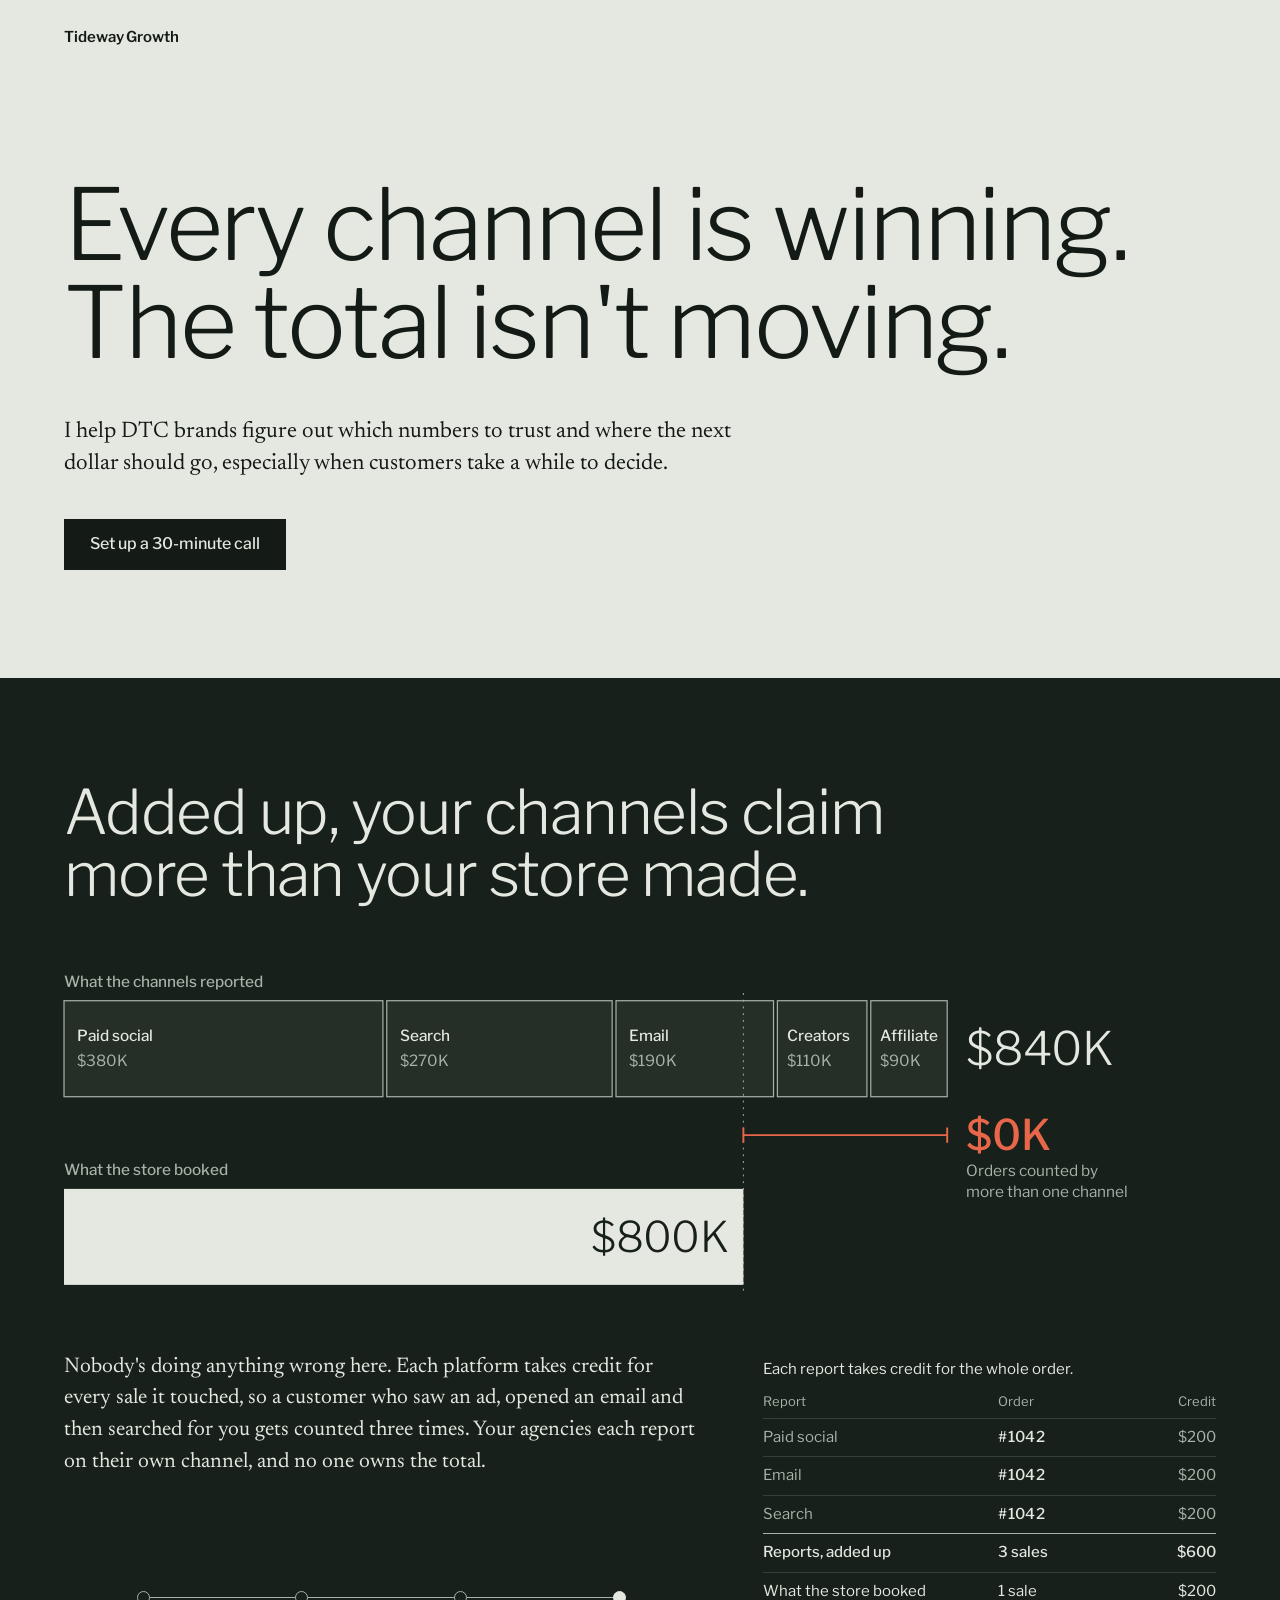
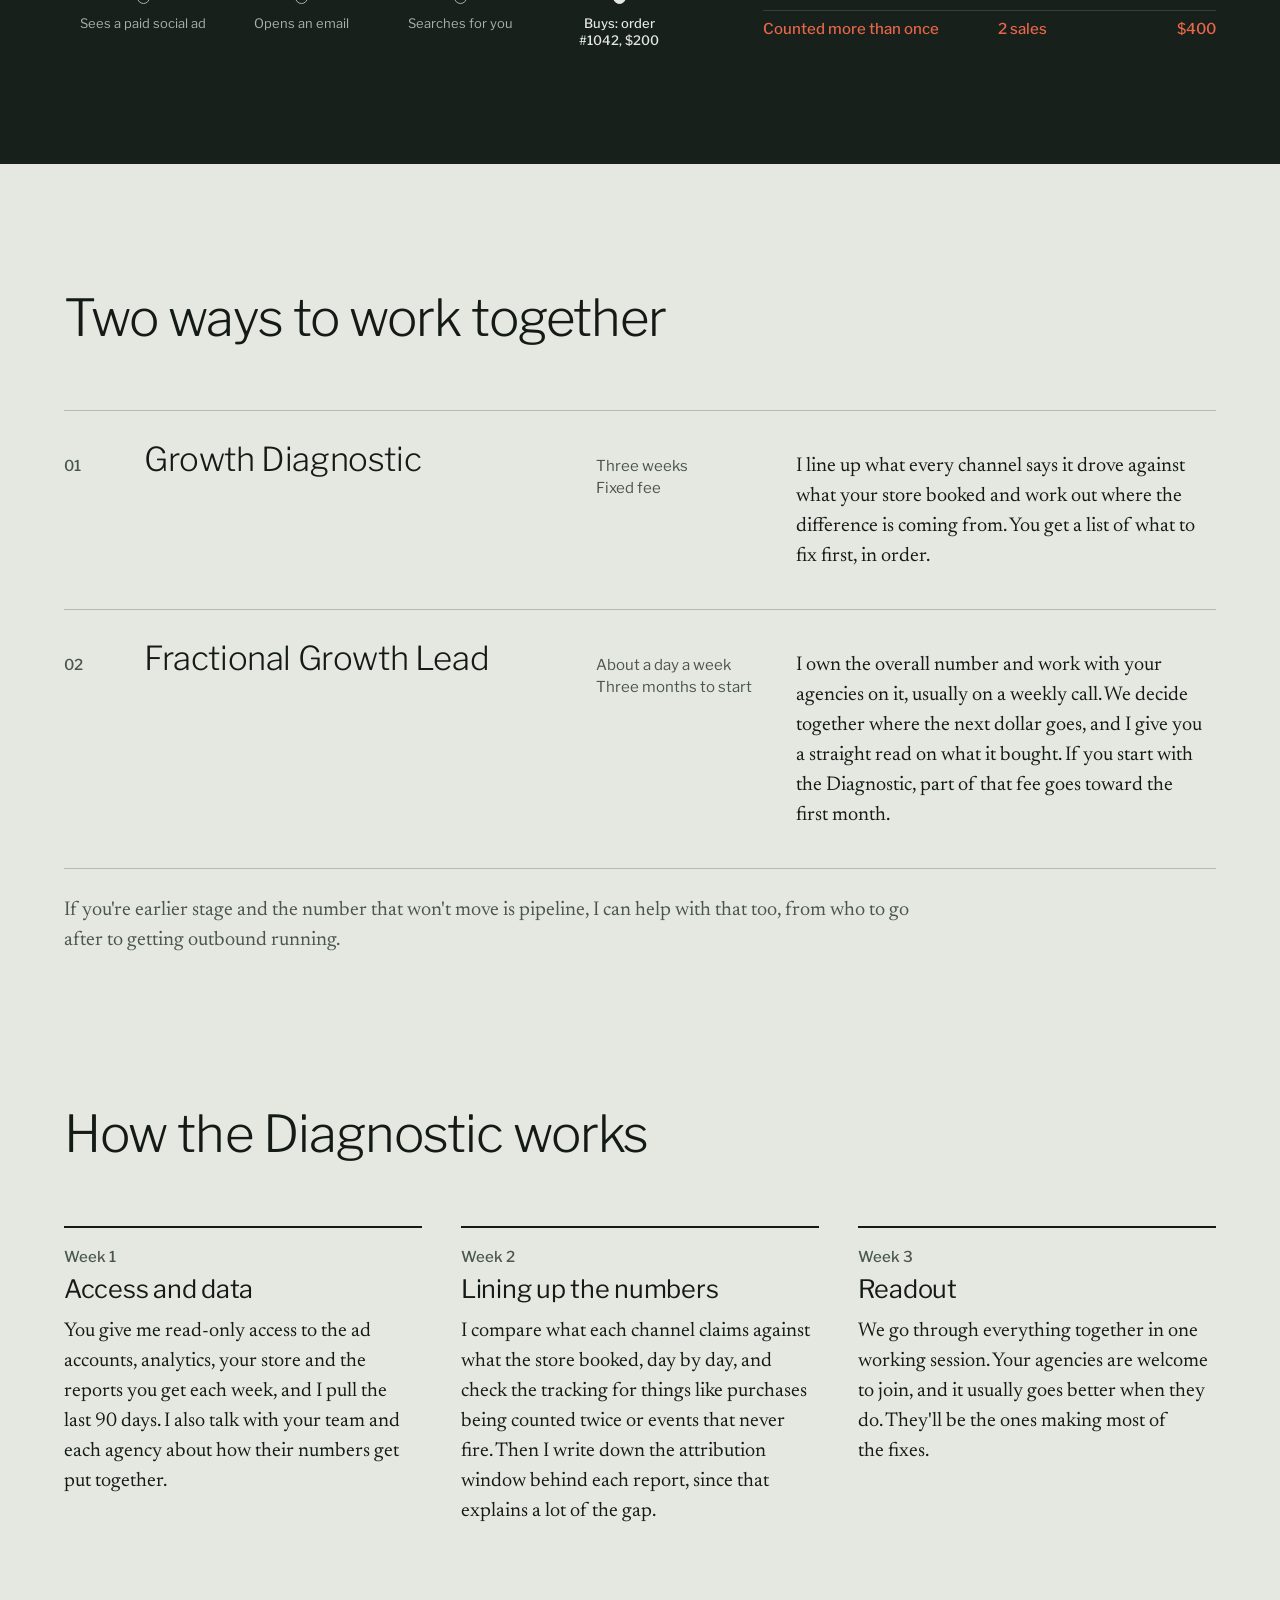
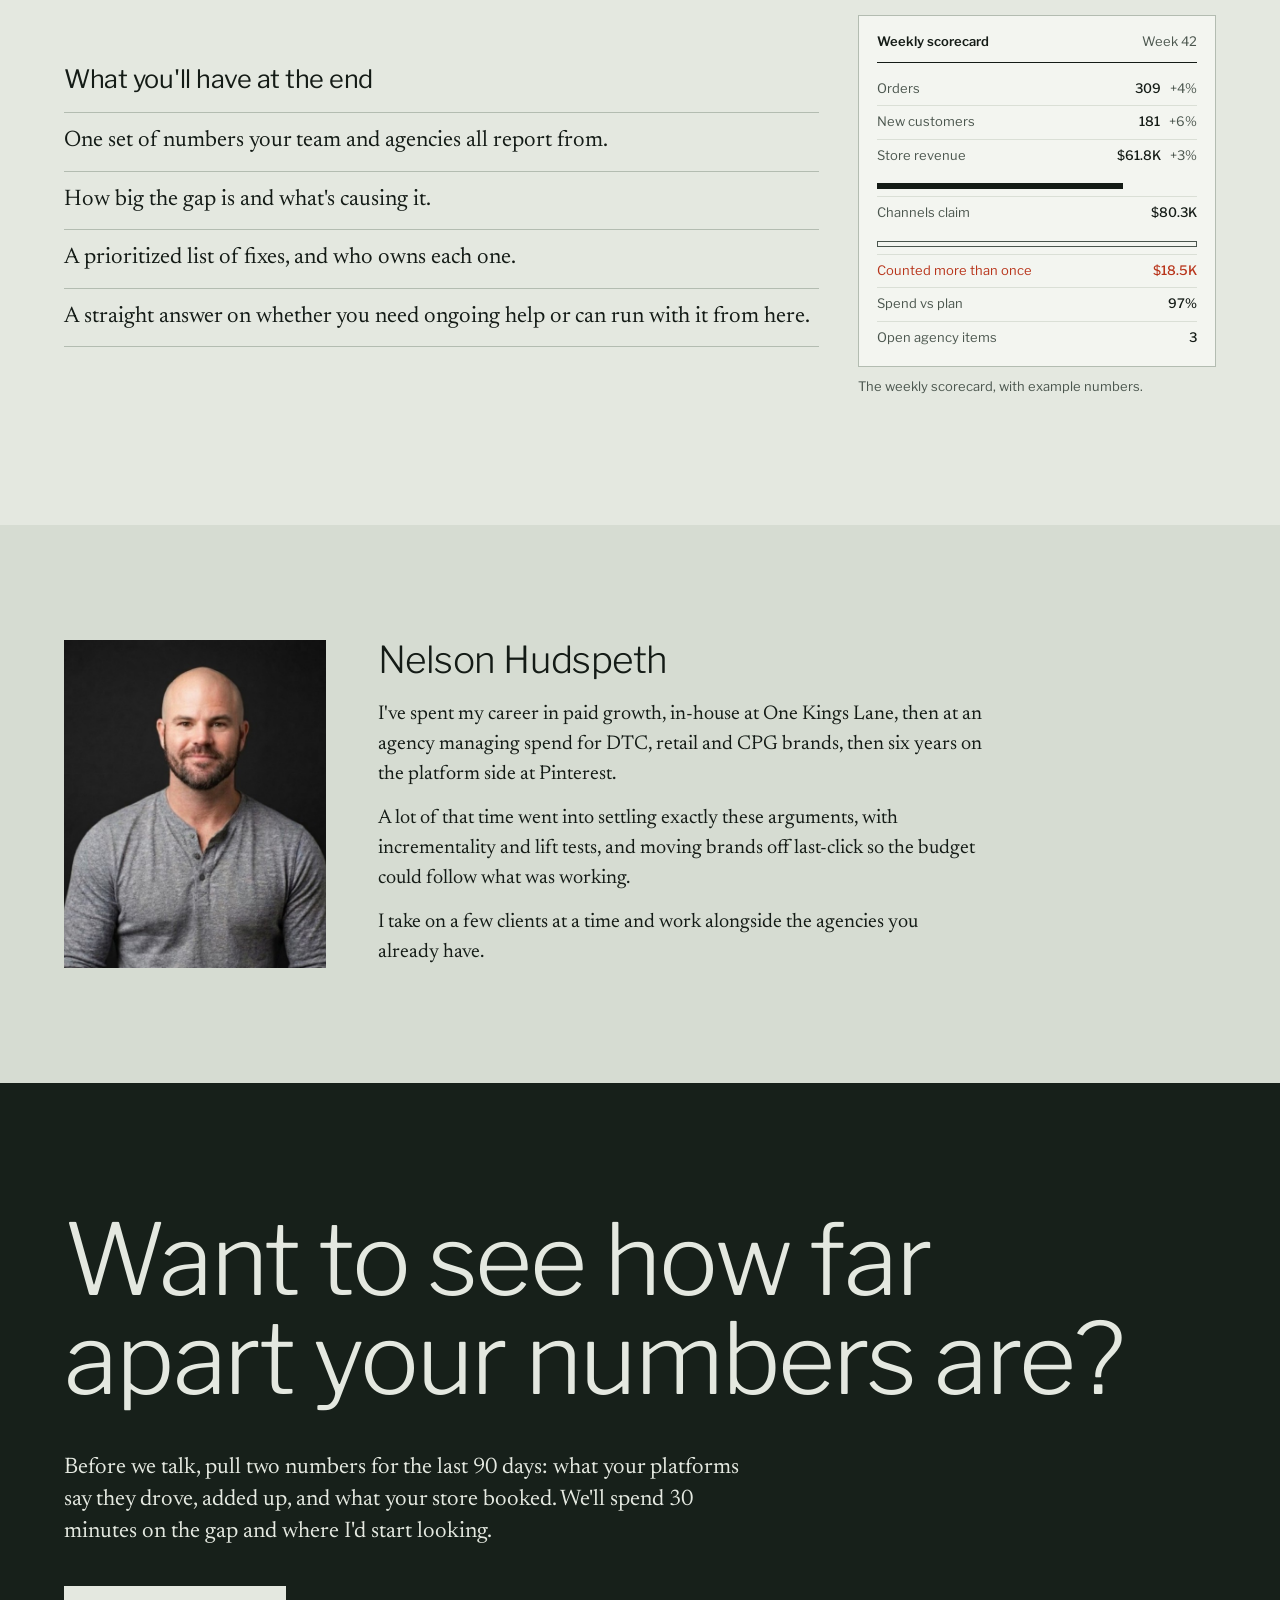
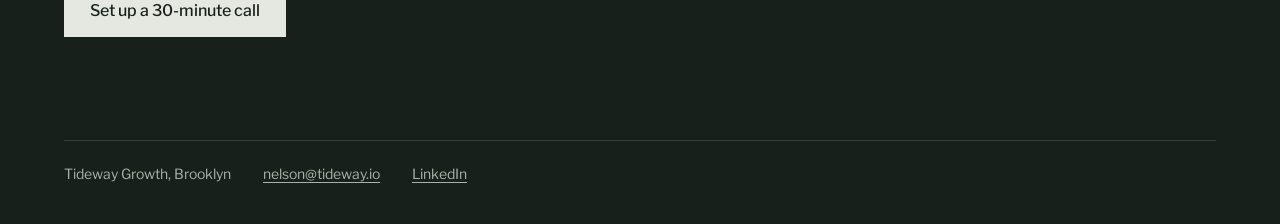
==== index.html @ 779d0d5e "Rebalance the text and graphics; drop the example-numbers caption - Under the chart: the customer's " ====
<!doctype html>
<html lang="en">
<head>
<meta charset="utf-8">
<meta name="viewport" content="width=device-width, initial-scale=1">
<title>Tideway Growth</title>
<meta name="description" content="Fractional growth and measurement for DTC brands: which numbers to trust, and where the next dollar should go.">
<meta name="theme-color" content="#E4E8E0">
<meta property="og:title" content="Tideway Growth">
<meta property="og:description" content="Every channel is winning. The total isn't moving. Fractional growth and measurement for DTC brands.">
<meta property="og:type" content="website">
<meta property="og:url" content="https://tidewaygrowth.com/">
<link rel="icon" href="data:image/svg+xml,%3Csvg xmlns='http://www.w3.org/2000/svg' viewBox='0 0 32 32'%3E%3Crect width='32' height='32' fill='%23141B16'/%3E%3Cpath d='M8 8h16v3.2h-6.4V24h-3.2V11.2H8z' fill='%23E4E8E0'/%3E%3C/svg%3E">
<link rel="preconnect" href="https://fonts.googleapis.com">
<link rel="preconnect" href="https://fonts.gstatic.com" crossorigin>
<link rel="stylesheet" href="https://fonts.googleapis.com/css2?family=Libre+Franklin:wght@300;400;500;600&family=Newsreader:ital,opsz,wght@0,6..72,400;1,6..72,400&display=swap">
<link rel="stylesheet" href="styles.css">
</head>
<body>

<header class="masthead wrap">
  <a class="wordmark" href="/">Tideway Growth</a>
</header>

<main>

  <section class="problem wrap" aria-labelledby="problem-title">
    <h1 id="problem-title"><span class="line">Every channel is winning.</span> <span class="line">The total isn't moving.</span></h1>
    <p class="standfirst">I help DTC brands figure out which numbers to trust and where the next dollar should go, especially when customers take a while to decide.</p>
    <a class="button" href="#start">Set up a 30-minute call</a>
  </section>

  <section class="pov band" aria-labelledby="pov-title">
    <div class="wrap">
      <h2 class="h2" id="pov-title">Added up, your channels claim more than your store made.</h2>

      <figure class="gap">
        <svg class="gap__wide" viewBox="0 0 1200 344" role="img" aria-labelledby="gw-t gw-d">
          <title id="gw-t">What the channels reported against what the store booked, in one illustrative quarter</title>
          <desc id="gw-d">The five channel reports add up to $1.04M: paid social $380K, search $270K, email $190K, creators $110K and affiliate $90K. The store booked $800K. The $240K difference is orders counted by more than one channel.</desc>

          <text class="f-label" x="0" y="18">What the channels reported</text>
          <rect class="f-seg" style="--d:.25s" x="0" y="32" width="332.2" height="100"/>
          <rect class="f-seg" style="--d:.47s" x="336.2" y="32" width="234.8" height="100"/>
          <rect class="f-seg" style="--d:.69s" x="575" y="32" width="164.1" height="100"/>
          <rect class="f-seg" style="--d:.91s" x="743.1" y="32" width="93.3" height="100"/>
          <rect class="f-seg" style="--d:1.13s" x="840.4" y="32" width="79.6" height="100"/>
          <g class="f-lab" style="--d:.45s"><text class="f-name" x="14" y="74">Paid social</text><text class="f-val" x="14" y="100">$380K</text></g>
          <g class="f-lab" style="--d:.67s"><text class="f-name" x="350.2" y="74">Search</text><text class="f-val" x="350.2" y="100">$270K</text></g>
          <g class="f-lab" style="--d:.89s"><text class="f-name" x="589" y="74">Email</text><text class="f-val" x="589" y="100">$190K</text></g>
          <g class="f-lab" style="--d:1.11s"><text class="f-name" x="753.1" y="74">Creators</text><text class="f-val" x="753.1" y="100">$110K</text></g>
          <g class="f-lab" style="--d:1.33s"><text class="f-name" x="850.4" y="74">Affiliate</text><text class="f-val" x="850.4" y="100">$90K</text></g>
          <text class="f-total" data-total x="940" y="99">$1.04M</text>

          <text class="f-label" x="0" y="214">What the store booked</text>
          <rect class="f-store" style="--d:1.45s" x="0" y="228" width="707.7" height="100"/>
          <text class="f-store-val f-lab" style="--d:1.95s" x="691.7" y="294" text-anchor="end">$800K</text>

          <g class="f-reveal" style="--d:2.1s">
            <line class="f-guide" x1="707.7" y1="24" x2="707.7" y2="336"/>
            <path class="f-dim" d="M707.7 164v16M920 164v16M707.7 172H920"/>
            <text class="f-gap" data-gap x="940" y="188">$240K</text>
            <text class="f-note" x="940" y="215">Orders counted by</text>
            <text class="f-note" x="940" y="236">more than one channel</text>
          </g>
        </svg>

        <svg class="gap__tall" viewBox="0 64 335 542" role="img" aria-labelledby="gt-t gt-d">
          <title id="gt-t">What the channels reported against what the store booked, in one illustrative quarter</title>
          <desc id="gt-d">The five channel reports add up to $1.04M: paid social $380K, search $270K, email $190K, creators $110K and affiliate $90K. The store booked $800K. The $240K difference is orders counted by more than one channel.</desc>

          <text class="f-total" data-total x="0" y="96">$1.04M</text>

          <rect class="f-seg" style="--d:1.13s" x="0" y="110" width="84" height="35.5"/>
          <rect class="f-seg" style="--d:.91s" x="0" y="148.5" width="84" height="40.4"/>
          <rect class="f-seg" style="--d:.69s" x="0" y="191.9" width="84" height="71.9"/>
          <rect class="f-seg" style="--d:.47s" x="0" y="266.8" width="84" height="103.4"/>
          <rect class="f-seg" style="--d:.25s" x="0" y="373.2" width="84" height="146.8"/>
          <text class="f-lab" style="--d:1.33s" x="96" y="133"><tspan class="f-name">Affiliate</tspan> <tspan class="f-val">$90K</tspan></text>
          <text class="f-lab" style="--d:1.11s" x="96" y="173"><tspan class="f-name">Creators</tspan> <tspan class="f-val">$110K</tspan></text>
          <text class="f-lab" style="--d:.89s" x="96" y="232"><tspan class="f-name">Email</tspan> <tspan class="f-val">$190K</tspan></text>
          <text class="f-lab" style="--d:.67s" x="96" y="322"><tspan class="f-name">Search</tspan> <tspan class="f-val">$270K</tspan></text>
          <text class="f-lab" style="--d:.45s" x="96" y="450"><tspan class="f-name">Paid social</tspan> <tspan class="f-val">$380K</tspan></text>

          <rect class="f-store" style="--d:1.45s" x="251" y="204.6" width="84" height="315.4"/>
          <text class="f-store-val f-lab" style="--d:1.95s" x="293" y="238" text-anchor="middle">$800K</text>

          <g class="f-reveal" style="--d:2.1s">
            <text class="f-gap" data-gap x="335" y="96" text-anchor="end">$240K</text>
            <line class="f-guide" x1="84" y1="110" x2="300" y2="110"/>
            <path class="f-dim" d="M286 110h14M286 204.6h14M293 110v94.6"/>
            <path class="f-dim" d="M0 587h16"/>
            <text class="f-note" x="24" y="592">Orders counted by more than one channel</text>
          </g>

          <text class="f-label" x="0" y="548">Channels reported</text>
          <text class="f-label" x="335" y="548" text-anchor="end">Store booked</text>
        </svg>

      </figure>

      <div class="pov__foot">
        <div class="pov__left">
          <p class="pov__text">Nobody's doing anything wrong here. Each platform takes credit for every sale it touched, so a customer who saw an ad, opened an email and then searched for you gets counted three times. Your agencies each report on their own channel, and no one owns the total.</p>
          <ol class="one-sale__path">
            <li>Sees a paid social ad</li>
            <li>Opens an email</li>
            <li>Searches for you</li>
            <li class="is-order">Buys: order #1042, $200</li>
          </ol>
        </div>
        <figure class="one-sale" aria-label="One order, number 1042 for $200, appears in all three reports: paid social, email and search each take credit for it. The reports add up to three sales and $600; the store booked one sale and $200.">
          <p class="one-sale__lead">Each report takes credit for the whole order.</p>
          <table class="one-sale__ledger">
            <thead><tr><th scope="col">Report</th><th scope="col">Order</th><th scope="col">Credit</th></tr></thead>
            <tbody>
              <tr><td>Paid social</td><td class="o">#1042</td><td>$200</td></tr>
              <tr><td>Email</td><td class="o">#1042</td><td>$200</td></tr>
              <tr><td>Search</td><td class="o">#1042</td><td>$200</td></tr>
              <tr class="is-sum"><td>Reports, added up</td><td>3 sales</td><td>$600</td></tr>
              <tr class="is-store"><td>What the store booked</td><td>1 sale</td><td>$200</td></tr>
              <tr class="is-gap"><td>Counted more than once</td><td>2 sales</td><td>$400</td></tr>
            </tbody>
          </table>
        </figure>
      </div>
    </div>
  </section>

  <section class="offer wrap" aria-labelledby="offer-title">
    <h2 class="h2" id="offer-title">Two ways to work together</h2>
    <ol class="offers">
      <li class="offer-row">
        <span class="offer-row__num">01</span>
        <h3 class="offer-row__name">Growth Diagnostic</h3>
        <p class="offer-row__terms">Three weeks<br>Fixed fee</p>
        <p class="offer-row__text">I line up what every channel says it drove against what your store booked and work out where the difference is coming from. You get a list of what to fix first, in order.</p>
      </li>
      <li class="offer-row">
        <span class="offer-row__num">02</span>
        <h3 class="offer-row__name">Fractional Growth Lead</h3>
        <p class="offer-row__terms">About a day a week<br>Three months to start</p>
        <p class="offer-row__text">I own the overall number and work with your agencies on it, usually on a weekly call. We decide together where the next dollar goes, and I give you a straight read on what it bought. If you start with the Diagnostic, part of that fee goes toward the first month.</p>
      </li>
    </ol>
    <p class="offer__gtm">If you're earlier stage and the number that won't move is pipeline, I can help with that too, from who to go after to getting outbound running.</p>
  </section>

  <section class="weeks wrap" aria-labelledby="weeks-title">
    <h2 class="h2" id="weeks-title">How the Diagnostic works</h2>
    <ol class="weeks__list">
      <li>
        <p class="weeks__n">Week 1</p>
        <h3>Access and data</h3>
        <p>You give me read-only access to the ad accounts, analytics, your store and the reports you get each week, and I pull the last 90 days. I also talk with your team and each agency about how their numbers get put together.</p>
      </li>
      <li>
        <p class="weeks__n">Week 2</p>
        <h3>Lining up the numbers</h3>
        <p>I compare what each channel claims against what the store booked, day by day, and check the tracking for things like purchases being counted twice or events that never fire. Then I write down the attribution window behind each report, since that explains a lot of the gap.</p>
      </li>
      <li>
        <p class="weeks__n">Week 3</p>
        <h3>Readout</h3>
        <p>We go through everything together in one working session. Your agencies are welcome to join, and it usually goes better when they do. They'll be the ones making most of the fixes.</p>
      </li>
    </ol>
    <div class="hold">
      <div class="hold__text">
        <h3>What you'll have at the end</h3>
        <ul>
        <li>One set of numbers your team and agencies all report from.</li>
        <li>How big the gap is and what's causing it.</li>
        <li>A prioritized list of fixes, and who owns each one.</li>
        <li>A straight answer on whether you need ongoing help or can run with it from here.</li>
      </ul>
      </div>
      <figure class="scorecard">
          <div class="scorecard__sheet">
            <p class="scorecard__head"><span>Weekly scorecard</span><span>Week 42</span></p>
            <dl>
              <div><dt>Orders</dt><dd>309 <span>+4%</span></dd></div>
              <div><dt>New customers</dt><dd>181 <span>+6%</span></dd></div>
              <div class="is-bar" style="--w:77%"><dt>Store revenue</dt><dd>$61.8K <span>+3%</span></dd></div>
              <div class="is-bar is-claims" style="--w:100%"><dt>Channels claim</dt><dd>$80.3K</dd></div>
              <div class="is-gap"><dt>Counted more than once</dt><dd>$18.5K</dd></div>
              <div><dt>Spend vs plan</dt><dd>97%</dd></div>
              <div><dt>Open agency items</dt><dd>3</dd></div>
            </dl>
          </div>
          <figcaption>The weekly scorecard, with example numbers.</figcaption>
        </figure>
    </div>
  </section>

  <section class="about-band" aria-labelledby="about-title">
    <div class="about wrap">
      <img class="about__photo" src="nelson.jpg" alt="Nelson Hudspeth" width="720" height="720" loading="lazy">
      <div class="about__text">
        <h2 id="about-title">Nelson Hudspeth</h2>
        <p>I've spent my career in paid growth, in-house at One Kings Lane, then at an agency managing spend for DTC, retail and CPG brands, then six years on the platform side at Pinterest.</p>
        <p>A lot of that time went into settling exactly these arguments, with incrementality and lift tests, and moving brands off last-click so the budget could follow what was working.</p>
        <p>I take on a few clients at a time and work alongside the agencies you already have.</p>
      </div>
    </div>
  </section>

  <section class="close band" id="start" aria-labelledby="close-title">
    <div class="wrap">
      <h2 id="close-title">Want to see how far apart your numbers are?</h2>
      <p class="close__text">Before we talk, pull two numbers for the last 90 days: what your platforms say they drove, added up, and what your store booked. We'll spend 30 minutes on the gap and where I'd start looking.</p>
      <a class="button button--on-band" href="mailto:nelson@tideway.io?subject=30-minute%20call">Set up a 30-minute call</a>
    </div>
  </section>

</main>

<footer class="footer band">
  <div class="wrap">
    <div class="footer__inner">
      <span>Tideway Growth, Brooklyn</span>
      <a href="mailto:nelson@tideway.io">nelson@tideway.io</a>
      <a href="https://www.linkedin.com/in/nelsonhudspeth">LinkedIn</a>
    </div>
  </div>
</footer>

<script>
// The figure adds up on screen: segments stack, the total ticks up, the store bar lands, the gap counts up.
// It only blanks itself just before it scrolls into view ("arm"), then plays once it's on screen ("play").
// No script, no IntersectionObserver, reduced motion, or an observer that never fires: the finished figure stays.
(() => {
  const fig = document.querySelector('.gap');
  if (!fig || !('IntersectionObserver' in window) || matchMedia('(prefers-reduced-motion: reduce)').matches) return;
  const fmt = (k) => (k >= 1000 ? '$' + (k / 1000).toFixed(2) + 'M' : '$' + Math.round(k) + 'K');
  const totals = fig.querySelectorAll('[data-total]');
  const gaps = fig.querySelectorAll('[data-gap]');
  let armed = false;
  const prime = () => {
    armed = true;
    totals.forEach((el) => (el.textContent = '$0K'));
    gaps.forEach((el) => (el.textContent = '$0K'));
    fig.classList.add('is-animated');
  };
  const run = () => {
    fig.classList.add('is-in');
    [380, 650, 840, 950, 1040].forEach((k, i) =>
      setTimeout(() => totals.forEach((el) => (el.textContent = fmt(k))), 600 + i * 220));
    setTimeout(() => {
      const t0 = performance.now();
      const tick = (t) => {
        const p = Math.min(1, (t - t0) / 700);
        gaps.forEach((el) => (el.textContent = fmt(240 * p)));
        if (p < 1) requestAnimationFrame(tick);
      };
      requestAnimationFrame(tick);
    }, 2100);
  };
  const arm = new IntersectionObserver((entries) => {
    if (entries.some((e) => e.isIntersecting)) { arm.disconnect(); if (!armed) prime(); }
  }, { rootMargin: '0px 0px 60% 0px' });
  const play = new IntersectionObserver((entries) => {
    if (entries.some((e) => e.isIntersecting)) {
      play.disconnect();
      if (!armed) prime();
      requestAnimationFrame(() => requestAnimationFrame(run));
    }
  }, { threshold: 0.35 });
  arm.observe(fig);
  play.observe(fig);
})();
</script>

</body>
</html>
---- styles.css ----
/* Tideway Growth v2. Tokens and rules: DESIGN.md */

:root {
  --paper: #E4E8E0;
  --ink: #141B16;
  --ink-2: #4A554D;
  --rule: #B3BCB1;
  --band: #17201A;
  --band-ink: #E4E8E0;
  --band-ink-2: #A7B2A8;
  --accent: #B8341A;
  --accent-on-band: #E8664A;
  --paper-2: #D6DCD2;
  --band-rule: #34413A;

  --display: "Libre Franklin", "Franklin Gothic Medium", "Helvetica Neue", Arial, sans-serif;
  --text: "Newsreader", Georgia, "Times New Roman", serif;

  --gutter: clamp(20px, 5vw, 120px);
  --content: 1200px;
}

*, *::before, *::after { box-sizing: border-box; }

html { -webkit-text-size-adjust: 100%; text-size-adjust: 100%; }
@media (prefers-reduced-motion: no-preference) { html { scroll-behavior: smooth; } }

body {
  margin: 0;
  background: var(--paper);
  color: var(--ink);
  font-family: var(--text);
  font-size: clamp(1.125rem, 0.95rem + 0.4vw, 1.25rem);
  line-height: 1.5;
  font-optical-sizing: auto;
  -webkit-font-smoothing: antialiased;
  -moz-osx-font-smoothing: grayscale;
}

a { color: inherit; }
p, li { text-wrap: pretty; }
:focus-visible { outline: 2px solid currentColor; outline-offset: 3px; }

.wrap {
  width: 100%;
  max-width: calc(var(--content) + 2 * var(--gutter));
  margin-inline: auto;
  padding-inline: var(--gutter);
}

/* Masthead */

.masthead {
  display: flex;
  justify-content: space-between;
  align-items: baseline;
  gap: 1rem;
  padding-top: 28px;
  font-family: var(--display);
  font-size: 15px;
  line-height: 1.3;
}
.wordmark { font-weight: 600; letter-spacing: -0.005em; text-decoration: none; }

/* 1. The reader's problem: full-width type, nothing else */

.problem {
  padding-top: clamp(72px, 10vw, 148px);
  padding-bottom: clamp(72px, 8.5vw, 124px);
}
.problem h1 {
  margin: 0;
  font-family: var(--display);
  font-weight: 300;
  font-size: clamp(2.75rem, 1.2rem + 6.2vw, 6.5rem);
  line-height: 1;
  letter-spacing: -0.022em;
  text-wrap: balance;
}
.problem h1 .line { display: block; }

.standfirst {
  margin: clamp(28px, 3.4vw, 48px) 0 0;
  max-width: 31em;
  font-size: clamp(1.25rem, 1.05rem + 0.45vw, 1.5rem);
  line-height: 1.42;
}

.button {
  display: inline-block;
  margin-top: clamp(28px, 3vw, 40px);
  padding: 17px 26px 18px;
  background: var(--ink);
  color: var(--paper);
  font-family: var(--display);
  font-weight: 500;
  font-size: 16px;
  line-height: 1;
  text-decoration: none;
  transition: background-color 0.15s ease;
}
.button:hover { background: #2C3830; }

/* 2. The point of view, drawn: full-bleed ink band */

.band { background: var(--band); color: var(--band-ink); }

.pov {
  padding-top: clamp(64px, 8vw, 120px);
  padding-bottom: clamp(72px, 9vw, 136px);
}
.h2 {
  margin: 0;
  max-width: 17em;
  font-family: var(--display);
  font-weight: 300;
  font-size: clamp(2rem, 1.1rem + 2.6vw, 3.5rem);
  line-height: 1.06;
  letter-spacing: -0.018em;
  text-wrap: balance;
}

.pov .h2 { max-width: 15em; font-size: clamp(2.25rem, 1.2rem + 3.3vw, 4.25rem); line-height: 1.02; letter-spacing: -0.02em; }
.gap { margin: clamp(40px, 5vw, 72px) 0 0; }
.gap svg { width: 100%; height: auto; overflow: visible; }
.gap .gap__wide { display: block; }
.gap .gap__tall { display: none; max-width: 420px; }

.pov__text {
  margin: clamp(36px, 4vw, 56px) 0 0;
  max-width: 34em;
  font-size: clamp(1.2rem, 1.05rem + 0.35vw, 1.4rem);
  line-height: 1.5;
}

/* The figure. Red marks the gap and nothing else. */

.gap text { font-family: var(--display); font-variant-numeric: lining-nums tabular-nums; }
.f-label { fill: var(--band-ink-2); font-size: 16px; font-weight: 500; }
.f-seg { fill: rgba(228, 232, 224, 0.07); stroke: var(--band-ink-2); stroke-width: 1.25; }
.f-name { fill: var(--band-ink); font-size: 16px; font-weight: 500; }
.f-val { fill: var(--band-ink-2); font-size: 16px; font-weight: 400; }
.f-total { fill: var(--band-ink); font-size: 48px; font-weight: 300; letter-spacing: -0.015em; }
.f-store { fill: var(--band-ink); }
.f-store-val { fill: var(--band); font-size: 44px; font-weight: 300; letter-spacing: -0.015em; }
.f-guide { stroke: var(--band-ink-2); stroke-width: 1; stroke-dasharray: 2 5; }
.f-dim { fill: none; stroke: var(--accent-on-band); stroke-width: 2; }
.f-gap { fill: var(--accent-on-band); font-size: 44px; font-weight: 500; letter-spacing: -0.01em; }
.f-note { fill: var(--band-ink-2); font-size: 16px; font-weight: 400; }

.gap__tall .f-label,
.gap__tall .f-name,
.gap__tall .f-val,
.gap__tall .f-note { font-size: 14px; }
.gap__tall .f-total { font-size: 30px; }
.gap__tall .f-store-val { font-size: 22px; }
.gap__tall .f-gap { font-size: 28px; }

/* The figure builds on scroll (script at the end of index.html). Without it, or with reduced motion, it simply shows. */
.gap.is-animated .f-seg,
.gap.is-animated .f-store {
  transform-box: fill-box;
  transform-origin: left center;
  transform: scaleX(0);
}
.gap.is-animated .gap__tall .f-seg,
.gap.is-animated .gap__tall .f-store { transform-origin: center bottom; transform: scaleY(0); }
.gap.is-animated .f-lab,
.gap.is-animated .f-reveal { opacity: 0; }
/* Timing lives on the "in" state only, so arming hides instantly and only the build is staged */
.gap.is-animated.is-in .f-seg,
.gap.is-animated.is-in .f-store {
  transform: none;
  transition: transform 0.5s cubic-bezier(0.2, 0.7, 0.2, 1) var(--d, 0s);
}
.gap.is-animated.is-in .f-lab,
.gap.is-animated.is-in .f-reveal {
  opacity: 1;
  transition: opacity 0.4s ease var(--d, 0s);
}

/* Supporting graphics: one sale counted three times (under the chart) and the weekly scorecard (beside what you hold) */

/* Graphic 1 · one sale, three reports, beside the paragraph under the chart */
.pov__foot {
  display: grid;
  grid-template-columns: minmax(0, 7fr) minmax(0, 5fr);
  column-gap: clamp(32px, 5vw, 88px);
  align-items: stretch;
  margin-top: clamp(36px, 4vw, 56px);
}
.pov__foot .pov__text { margin-top: 0; }
.pov__left { display: flex; flex-direction: column; }
.pov__left .pov__text { margin-bottom: clamp(36px, 4vw, 52px); }
.pov__left .one-sale__path { margin-top: auto; }
.one-sale > .one-sale__lead:first-child { margin-top: 0; }
.one-sale { margin: 6px 0 0; font-family: var(--display); color: var(--band-ink); }
.one-sale__path {
  position: relative;
  display: grid;
  grid-template-columns: repeat(4, minmax(0, 1fr));
  list-style: none;
  margin: 0;
  padding: 0;
  font-family: var(--display);
}
.one-sale__path::before {
  content: "";
  position: absolute;
  top: 6px;
  left: 12.5%;
  right: 12.5%;
  height: 1px;
  background: var(--band-ink-2);
}
.one-sale__path li {
  position: relative;
  padding: 24px 4px 0;
  text-align: center;
  font-size: 13px;
  line-height: 1.3;
  color: var(--band-ink-2);
}
.one-sale__path li::before {
  content: "";
  position: absolute;
  top: 0;
  left: 50%;
  width: 13px;
  height: 13px;
  margin-left: -6.5px;
  border-radius: 50%;
  background: var(--band);
  border: 1.5px solid var(--band-ink-2);
  box-sizing: border-box;
}
.one-sale__path .is-order { color: var(--band-ink); font-weight: 500; }
.one-sale__path .is-order::before { background: var(--band-ink); border-color: var(--band-ink); }
.one-sale__lead { margin: 26px 0 0; font-family: var(--display); font-size: 15px; color: var(--band-ink); }
.one-sale__ledger {
  width: 100%;
  margin-top: 12px;
  border-collapse: collapse;
  font-size: 15px;
  font-variant-numeric: lining-nums tabular-nums;
  color: var(--band-ink-2);
}
.one-sale__ledger th {
  padding: 0 0 6px;
  font-size: 13px;
  font-weight: 400;
  text-align: left;
  color: var(--band-ink-2);
}
.one-sale__ledger td { padding: 7px 0 8px; border-top: 1px solid var(--band-rule); vertical-align: baseline; }
.one-sale__ledger th:not(:last-child),
.one-sale__ledger td:not(:last-child) { padding-right: 12px; }
.one-sale__ledger th:nth-child(2),
.one-sale__ledger td:nth-child(2) { width: 30%; }
.one-sale__ledger th:last-child,
.one-sale__ledger td:last-child { width: 18%; text-align: right; }
.one-sale__ledger .o { color: var(--band-ink); font-weight: 500; letter-spacing: 0.02em; }
.one-sale__ledger .is-sum td { border-top-color: var(--band-ink-2); color: var(--band-ink); font-weight: 500; }
.one-sale__ledger .is-store td { color: var(--band-ink); }
.one-sale__ledger .is-gap td { color: var(--accent-on-band); font-weight: 500; }

/* Graphic 3 · the weekly scorecard, beside what you hold */
.scorecard { grid-column: 3; margin: 0; }
.scorecard__sheet {
  padding: 16px 18px 12px;
  background: #F3F5F0;
  border: 1px solid var(--rule);
  font-family: var(--display);
  font-size: 13px;
  font-variant-numeric: lining-nums tabular-nums;
}
.scorecard__head {
  display: flex;
  justify-content: space-between;
  margin: 0 0 10px;
  padding-bottom: 10px;
  border-bottom: 1px solid var(--ink);
  font-weight: 600;
  font-size: 13px;
}
.scorecard__head span:last-child { font-weight: 400; color: var(--ink-2); }
.scorecard dl { margin: 0; }
.scorecard dl > div {
  display: flex;
  justify-content: space-between;
  align-items: baseline;
  gap: 12px;
  padding: 6px 0 7px;
  border-bottom: 1px solid #DADFD6;
}
.scorecard dl > div:last-child { border-bottom: 0; }
.scorecard dt { color: var(--ink-2); }
.scorecard dd { margin: 0; color: var(--ink); font-weight: 500; }
.scorecard dd span { margin-left: 6px; font-weight: 400; color: var(--ink-2); }
.scorecard .is-bar { flex-wrap: wrap; }
.scorecard .is-bar::after {
  content: "";
  flex: 0 0 var(--w);
  height: 6px;
  margin-top: 6px;
  background: var(--ink);
}
.scorecard .is-claims::after { background: transparent; box-shadow: inset 0 0 0 1px var(--ink-2); }
.scorecard .is-gap dt,
.scorecard .is-gap dd { color: var(--accent); }
.scorecard figcaption { margin-top: 10px; font-family: var(--display); font-size: 13px; color: var(--ink-2); }

/* 3. Two named engagements: a numbered ledger, not cards */

.offer {
  padding-top: clamp(80px, 10vw, 152px);
  padding-bottom: clamp(48px, 5vw, 72px);
}
.offers {
  list-style: none;
  margin: clamp(40px, 5vw, 64px) 0 0;
  padding: 0;
  border-bottom: 1px solid var(--rule);
}
.offer-row {
  display: grid;
  grid-template-columns: 48px minmax(0, 5fr) minmax(0, 2fr) minmax(0, 5fr);
  column-gap: clamp(16px, 2.5vw, 40px);
  align-items: baseline;
  padding: 30px 0 38px;
  border-top: 1px solid var(--rule);
}
.offer-row__num {
  font-family: var(--display);
  font-weight: 500;
  font-size: 15px;
  font-variant-numeric: tabular-nums;
  color: var(--ink-2);
}
.offer-row__name {
  margin: 0;
  font-family: var(--display);
  font-weight: 300;
  font-size: clamp(1.5rem, 1.1rem + 1.2vw, 2.25rem);
  line-height: 1.1;
  letter-spacing: -0.012em;
  text-wrap: balance;
}
.offer-row__terms {
  margin: 0;
  font-family: var(--display);
  font-size: 15px;
  line-height: 1.5;
  color: var(--ink-2);
}
.offer-row__text { margin: 0; max-width: 32em; }
.offer__gtm { margin: 26px 0 0; max-width: 44em; color: var(--ink-2); }

/* 4. How the Diagnostic runs: a horizontal three-week strip */

.weeks {
  padding-top: clamp(64px, 7vw, 104px);
  padding-bottom: clamp(88px, 10vw, 152px);
}
.weeks__list {
  list-style: none;
  margin: clamp(40px, 5vw, 64px) 0 0;
  padding: 0;
  display: grid;
  grid-template-columns: repeat(3, minmax(0, 1fr));
  column-gap: clamp(20px, 3vw, 48px);
}
.weeks__list li { border-top: 2px solid var(--ink); padding-top: 18px; }
.weeks__n {
  margin: 0;
  font-family: var(--display);
  font-weight: 500;
  font-size: 15px;
  color: var(--ink-2);
}
.weeks__list h3,
.hold h3 {
  margin: 6px 0 12px;
  font-family: var(--display);
  font-weight: 400;
  font-size: clamp(1.375rem, 1.1rem + 0.6vw, 1.75rem);
  line-height: 1.15;
  letter-spacing: -0.01em;
}
.weeks__list p:not(.weeks__n) { margin: 0; }

.hold {
  margin-top: clamp(64px, 7vw, 104px);
  display: grid;
  grid-template-columns: repeat(3, minmax(0, 1fr));
  column-gap: clamp(20px, 3vw, 48px);
  align-items: center;
}
.hold__text { grid-column: 1 / span 2; }
.hold h3 { margin: 0 0 18px; }
.hold ul { list-style: none; margin: 0; padding: 0; border-top: 1px solid var(--rule); }
.hold li {
  padding: 13px 0 14px;
  border-bottom: 1px solid var(--rule);
  font-size: clamp(1.25rem, 1.05rem + 0.45vw, 1.5rem);
  line-height: 1.35;
}

/* 5 + 6. About, with the beauty story: a darker tint of the ground, a real photo */

.about-band { background: var(--paper-2); }
.about {
  display: grid;
  grid-template-columns: minmax(0, 3fr) minmax(0, 7fr) minmax(0, 2fr);
  column-gap: clamp(24px, 4vw, 64px);
  align-items: start;
  padding-top: clamp(80px, 9vw, 136px);
  padding-bottom: clamp(80px, 9vw, 136px);
}
.about__photo {
  display: block;
  width: 100%;
  height: auto;
  aspect-ratio: 4 / 5;
  object-fit: cover;
  object-position: 50% 30%;
  background: var(--ink);
}
.about h2 {
  margin: 0;
  font-family: var(--display);
  font-weight: 300;
  font-size: clamp(1.75rem, 1.2rem + 1.4vw, 2.5rem);
  line-height: 1.1;
  letter-spacing: -0.012em;
}
.about p { margin: 14px 0 0; max-width: 34em; }
.about h2 + p { margin-top: 18px; }

/* 7. The close: one oversized line, one first step, one button */

.close {
  padding-top: clamp(88px, 10vw, 160px);
  padding-bottom: clamp(72px, 8vw, 120px);
}
.close h2 {
  margin: 0;
  font-family: var(--display);
  font-weight: 300;
  font-size: clamp(2.75rem, 1.2rem + 6.2vw, 6.5rem);
  line-height: 1;
  letter-spacing: -0.022em;
  text-wrap: balance;
}
.close__text {
  margin: clamp(28px, 3.4vw, 48px) 0 0;
  max-width: 31em;
  font-size: clamp(1.25rem, 1.05rem + 0.45vw, 1.5rem);
  line-height: 1.42;
}
.button--on-band { background: var(--band-ink); color: var(--band); }
.button--on-band:hover { background: #FFFFFF; }

.footer { padding-bottom: 40px; }
.footer__inner {
  display: flex;
  flex-wrap: wrap;
  gap: 8px 32px;
  padding-top: 22px;
  border-top: 1px solid var(--band-rule);
  font-family: var(--display);
  font-size: 14px;
  color: var(--band-ink-2);
}
.footer a { color: var(--band-ink-2); text-underline-offset: 3px; }
.footer a:hover { color: var(--band-ink); }

/* Below 1100px the wide figure gets too small to read; the tall one takes over */

@media (max-width: 1099px) {
  .gap .gap__wide { display: none; }
  .gap .gap__tall { display: block; }
}

@media (min-width: 760px) and (max-width: 1099px) {
  .pov .wrap {
    display: grid;
    grid-template-columns: minmax(0, 420px) minmax(0, 1fr);
    column-gap: 56px;
  }
  .pov h2 { grid-column: 1 / -1; }
  .gap { grid-column: 1; }
  .pov__foot { grid-column: 2; align-self: end; margin-top: 0; grid-template-columns: 1fr; row-gap: 32px; }
}

@media (max-width: 899px) {
  .pov__foot { grid-template-columns: 1fr; row-gap: 36px; }
  .scorecard { max-width: 360px; margin-top: 36px; }
  .offer-row { grid-template-columns: 36px minmax(0, 1fr); row-gap: 10px; }
  .offer-row__terms, .offer-row__text { grid-column: 2; }
  .weeks__list { grid-template-columns: 1fr; row-gap: 36px; }
  .hold { grid-template-columns: 1fr; }
  .hold__text, .scorecard { grid-column: 1; }
  .about { grid-template-columns: minmax(0, 2fr) minmax(0, 3fr); }
}

@media (max-width: 759px) {
  .masthead { font-size: 14px; }
  .about { grid-template-columns: 1fr; row-gap: 28px; }
  .about__photo { max-width: 260px; }
}
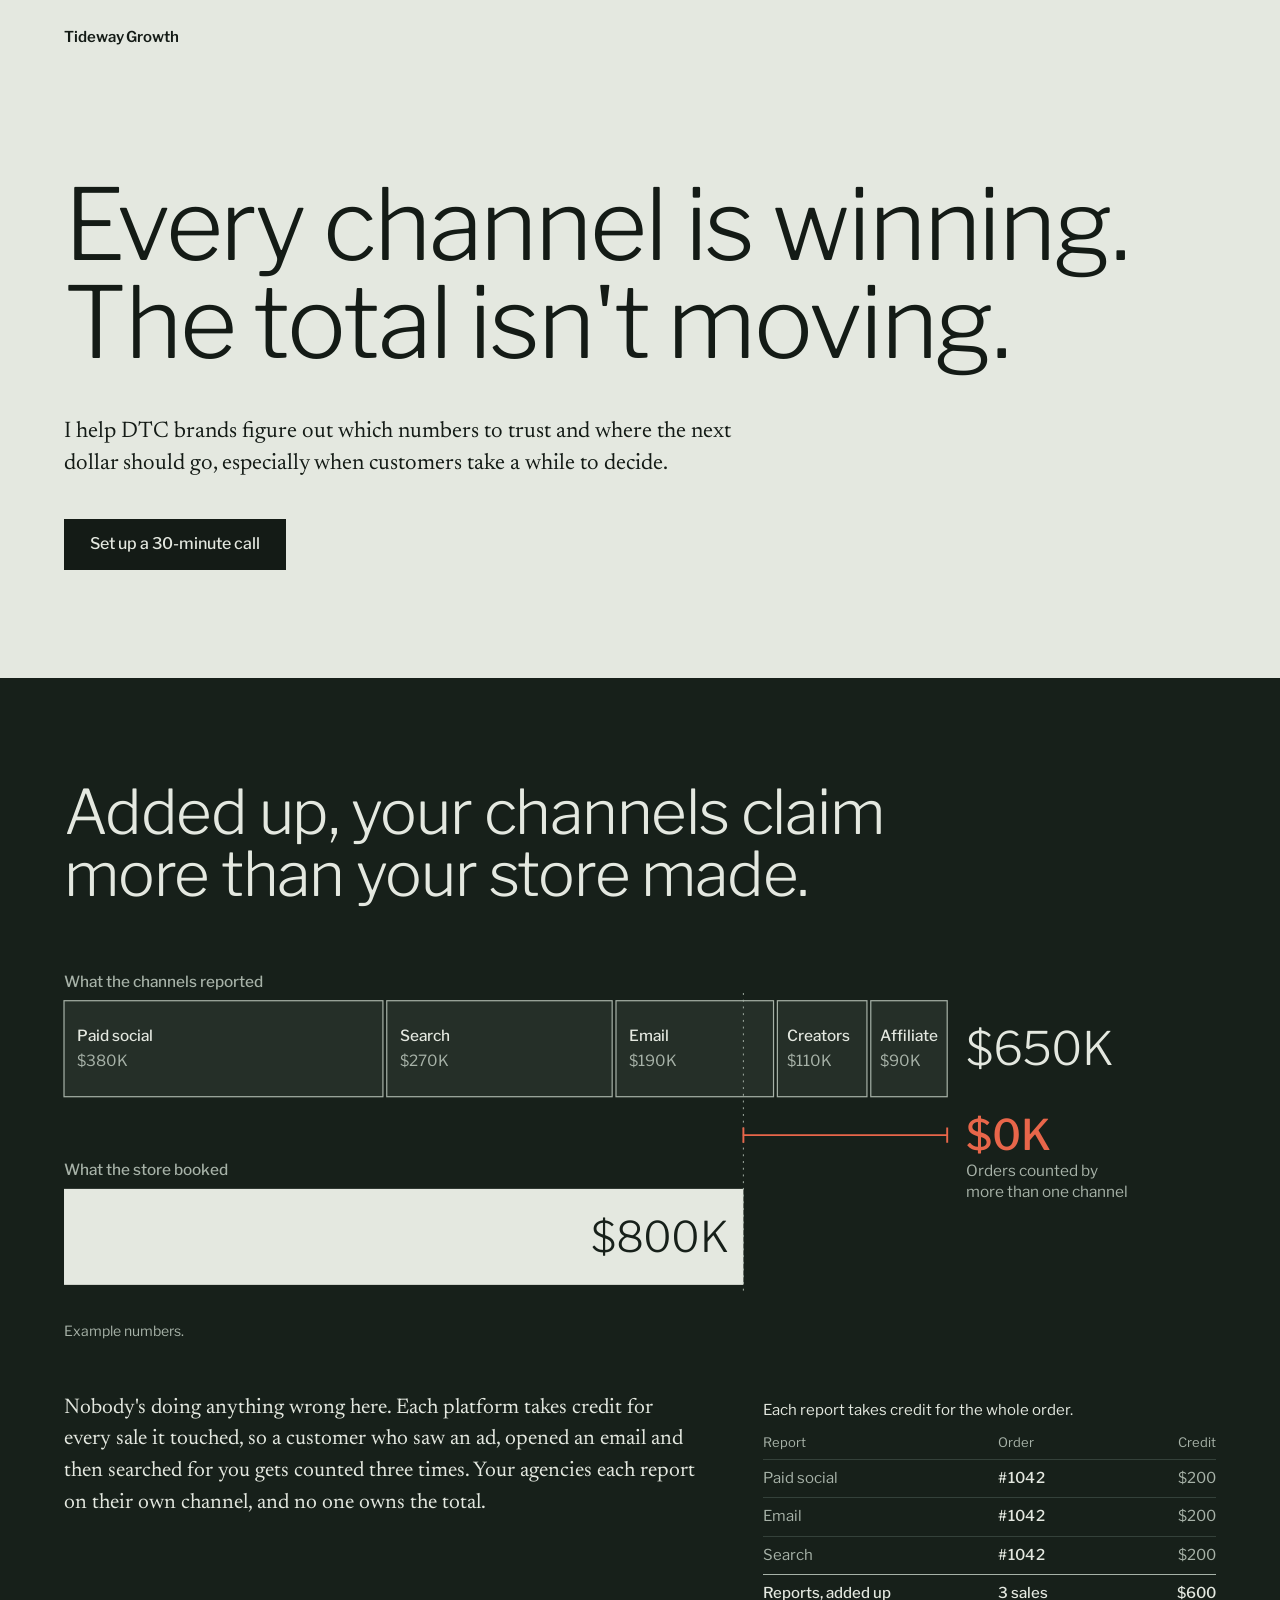
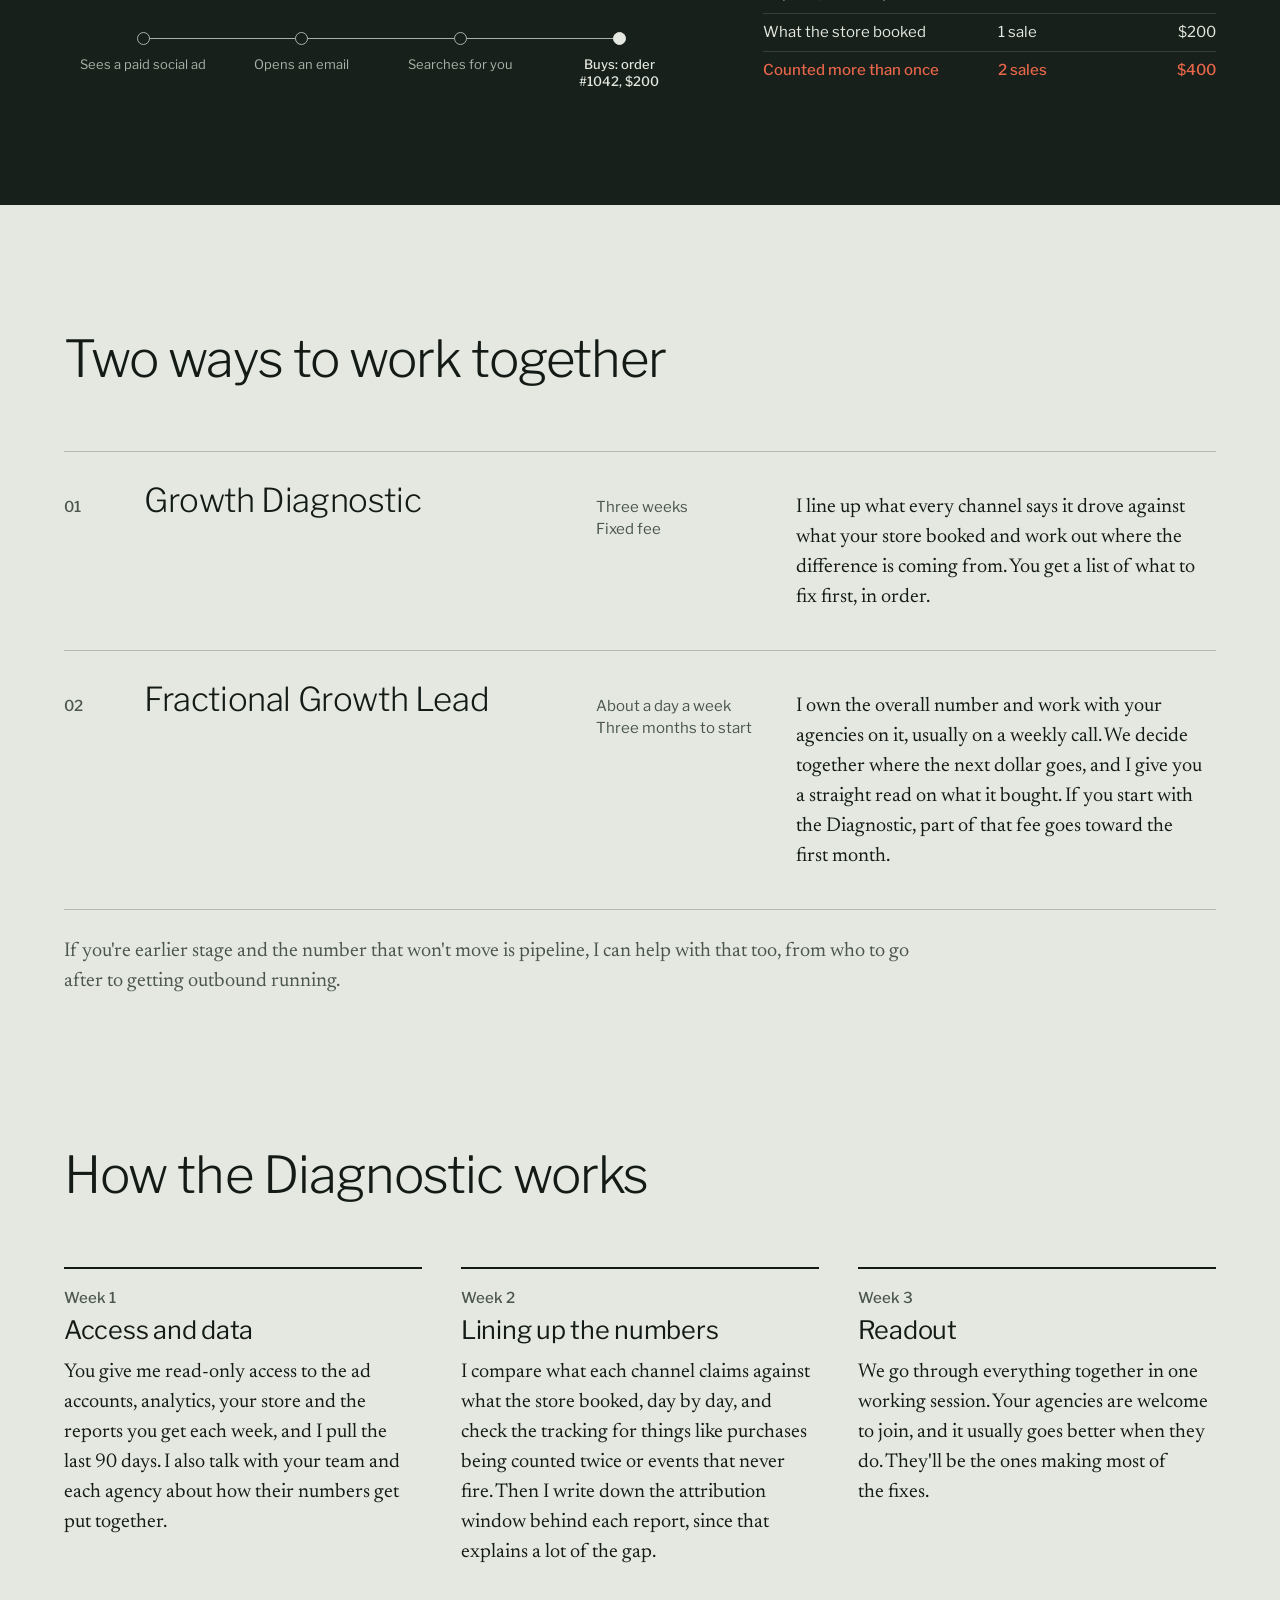
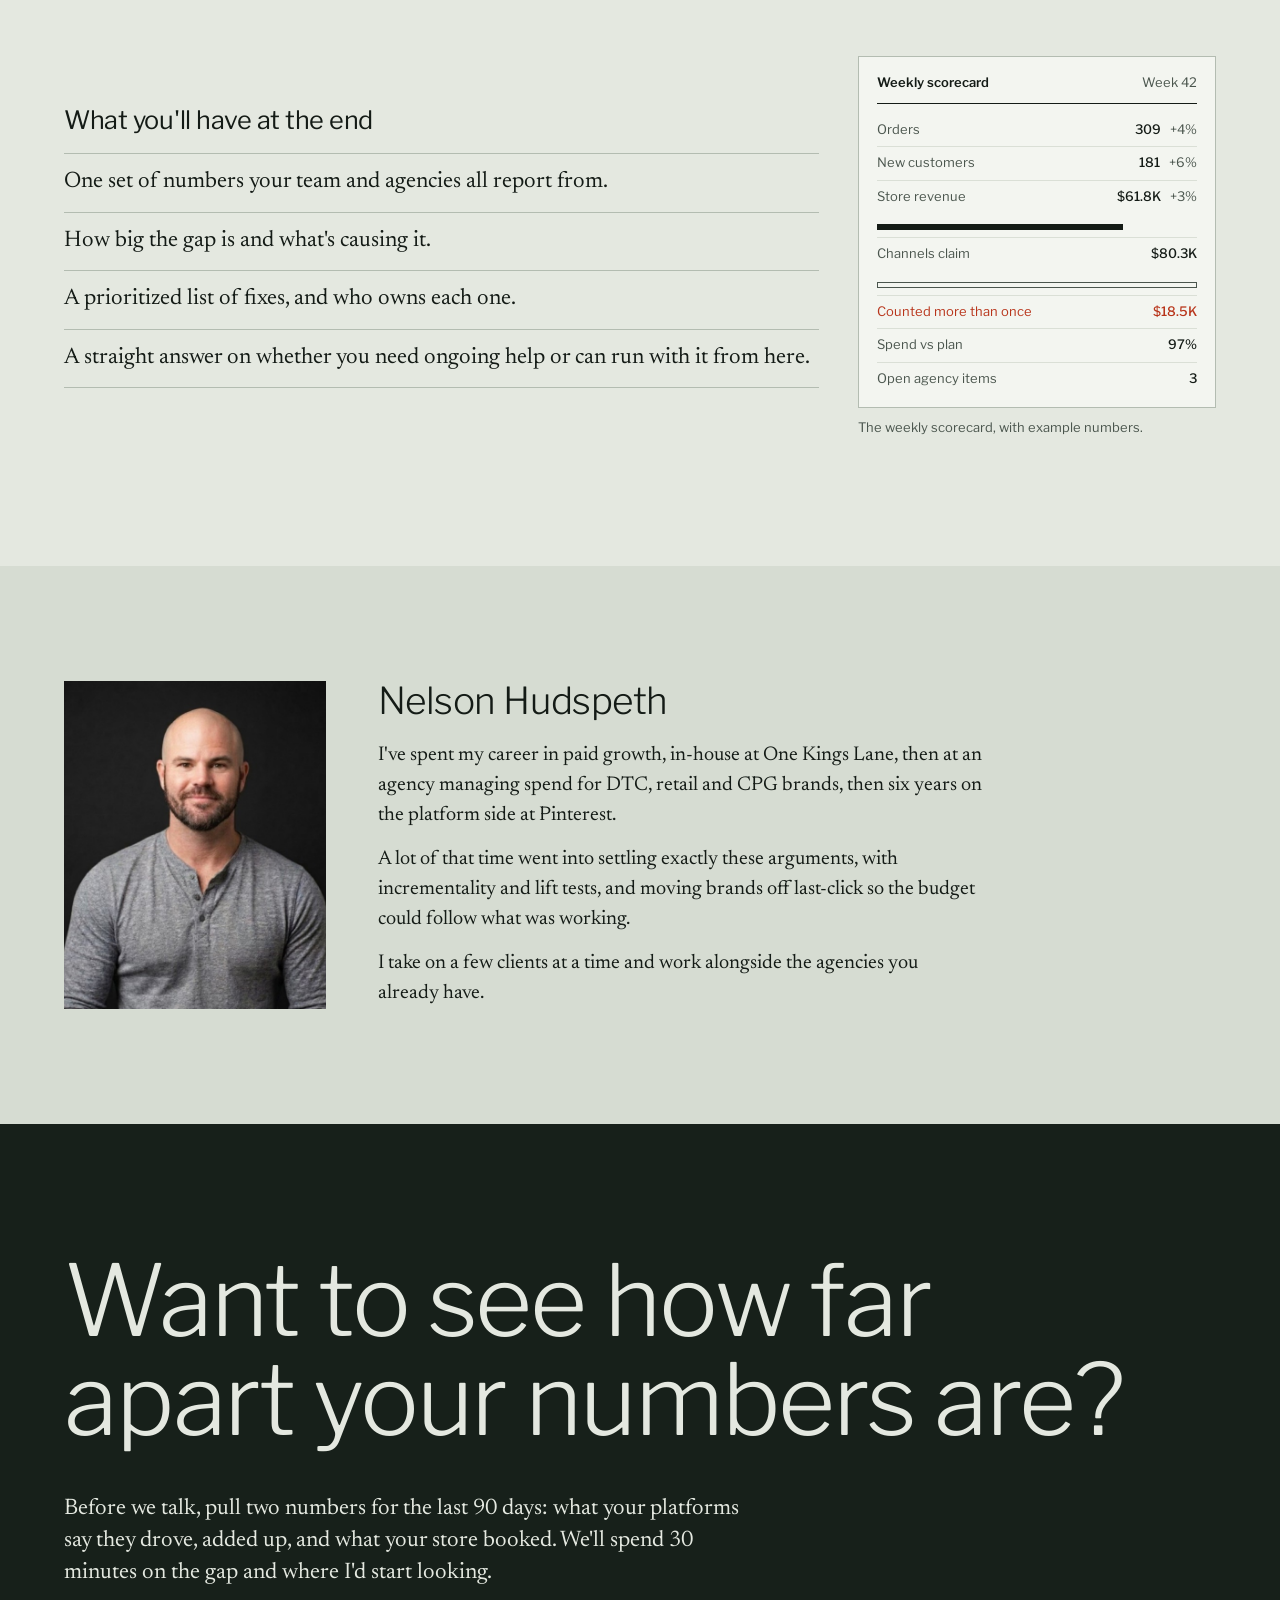
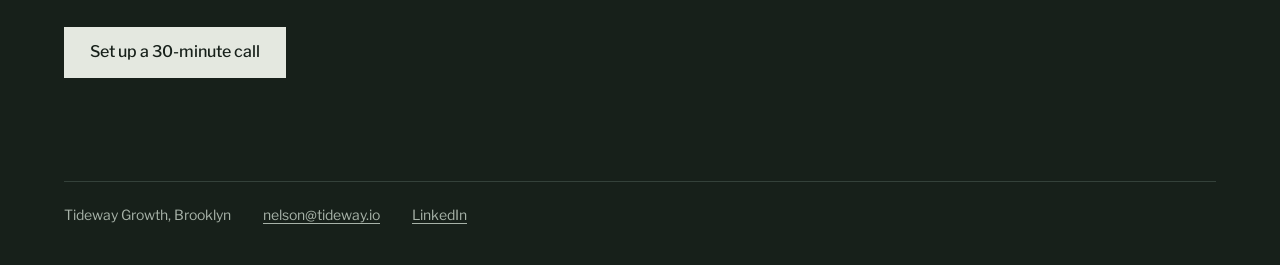
==== commit 383b32bb: "Put a short example-numbers caption back under the figure Co-Authored-By: Claude Opus 5.5 <noreply@a" ====
--- a/index.html
+++ b/index.html
@@ -97,6 +97,7 @@
           <text class="f-label" x="335" y="548" text-anchor="end">Store booked</text>
         </svg>
 
+        <figcaption>Example numbers.</figcaption>
       </figure>
 
       <div class="pov__foot">
--- a/styles.css
+++ b/styles.css
@@ -125,6 +125,12 @@
 .gap svg { width: 100%; height: auto; overflow: visible; }
 .gap .gap__wide { display: block; }
 .gap .gap__tall { display: none; max-width: 420px; }
+.gap figcaption {
+  margin-top: 20px;
+  font-family: var(--display);
+  font-size: 14px;
+  color: var(--band-ink-2);
+}
 
 .pov__text {
   margin: clamp(36px, 4vw, 56px) 0 0;
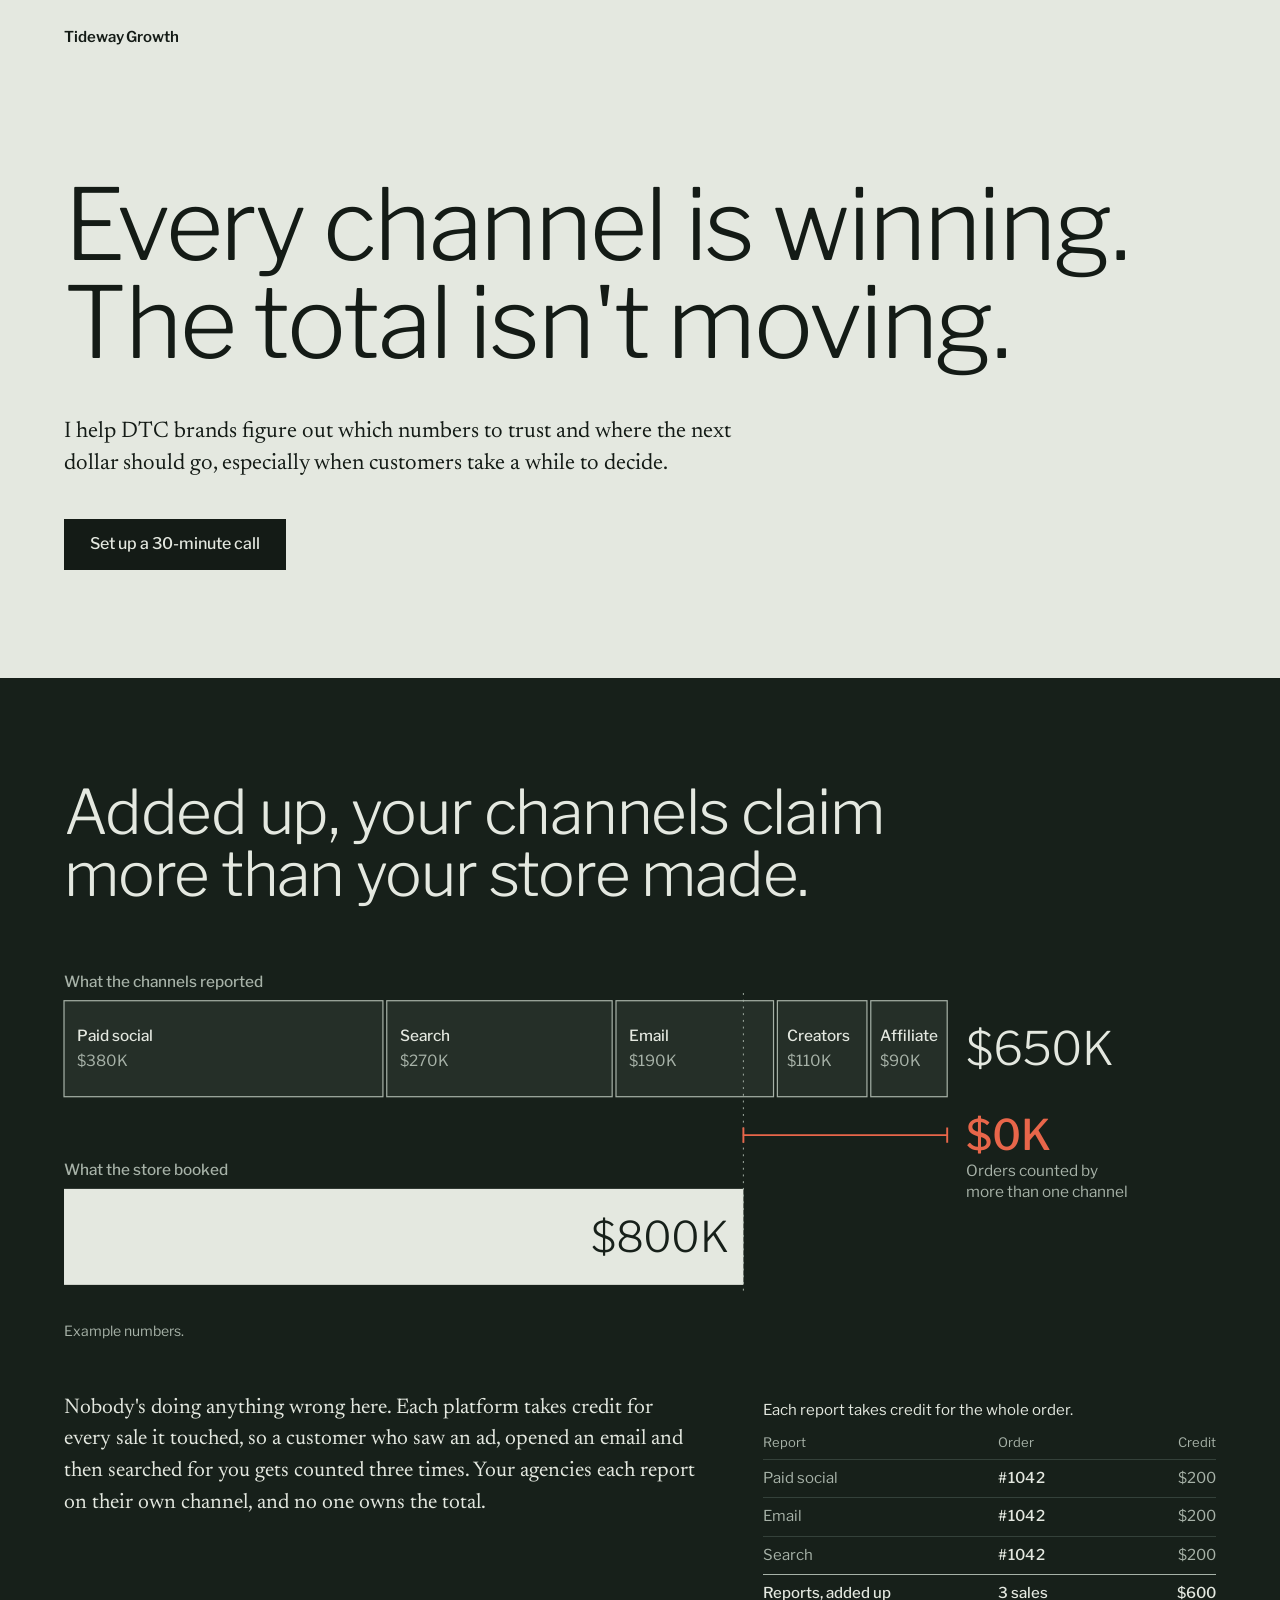
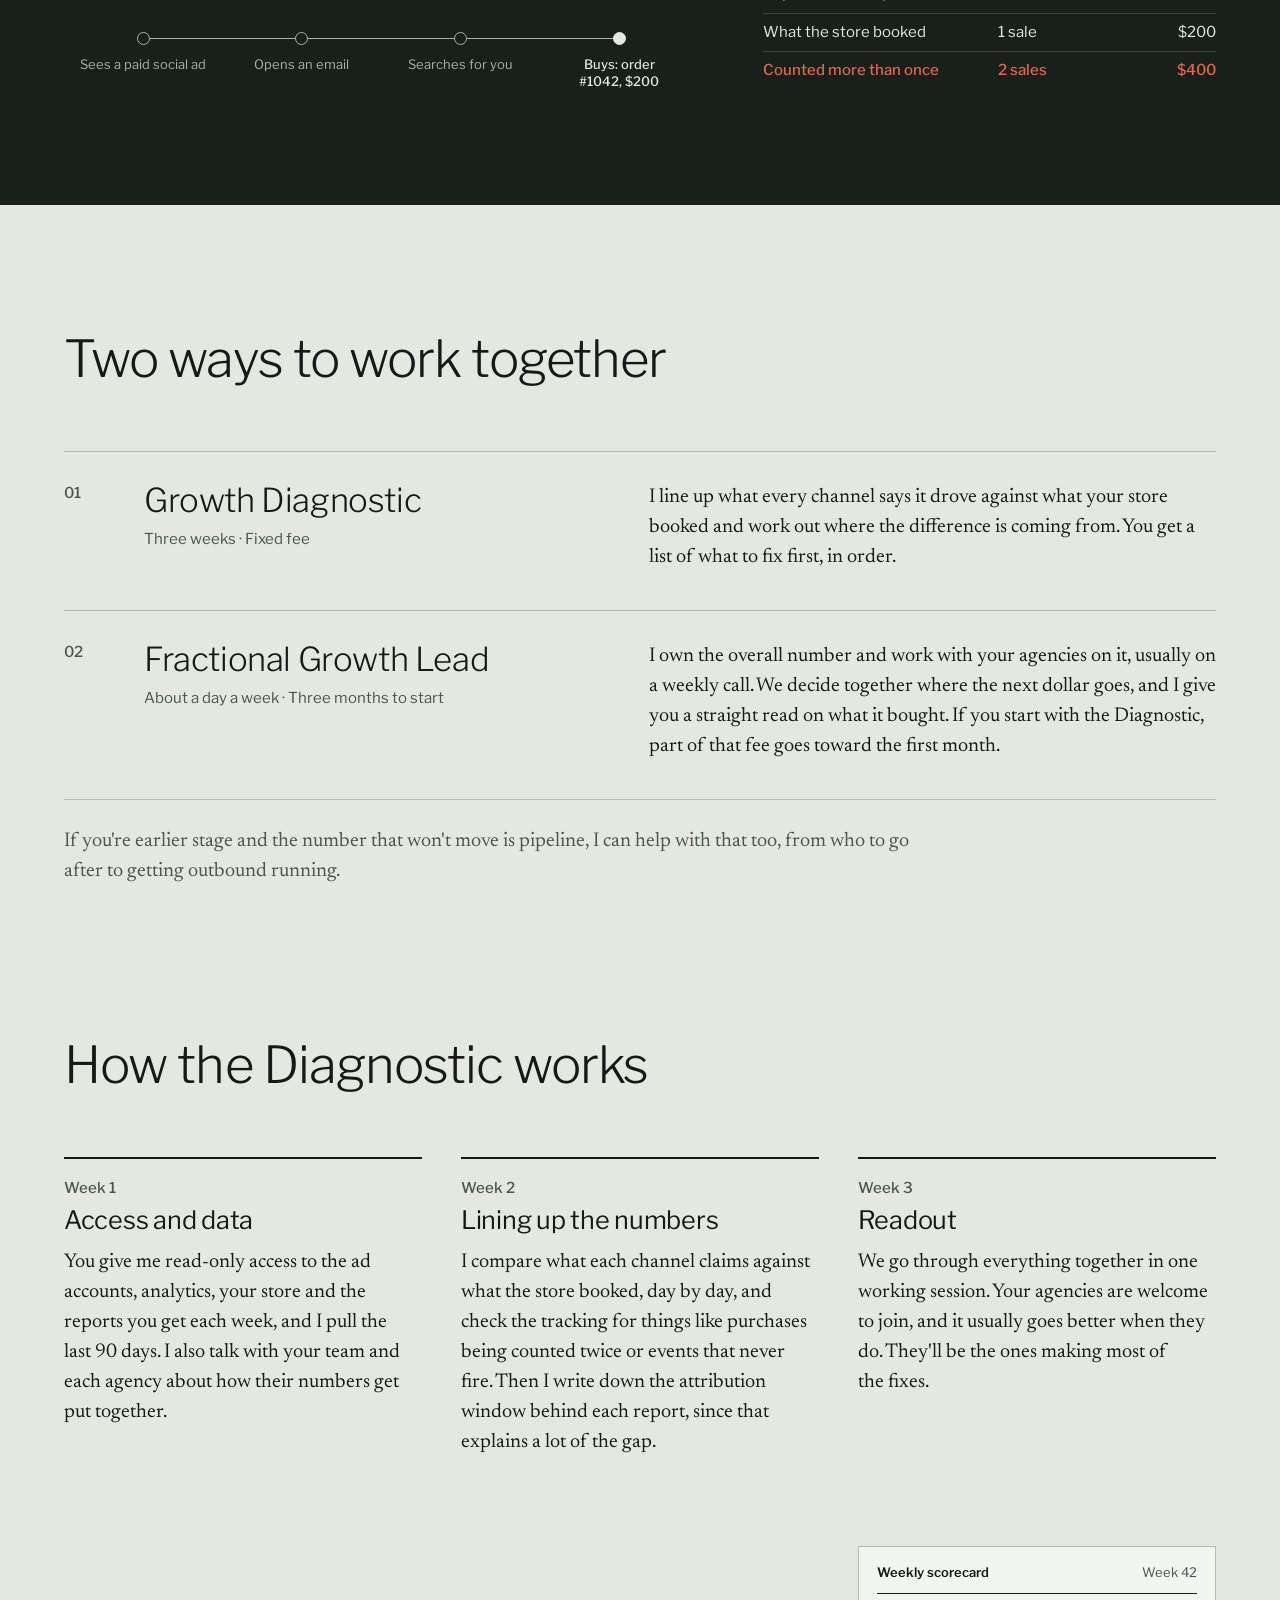
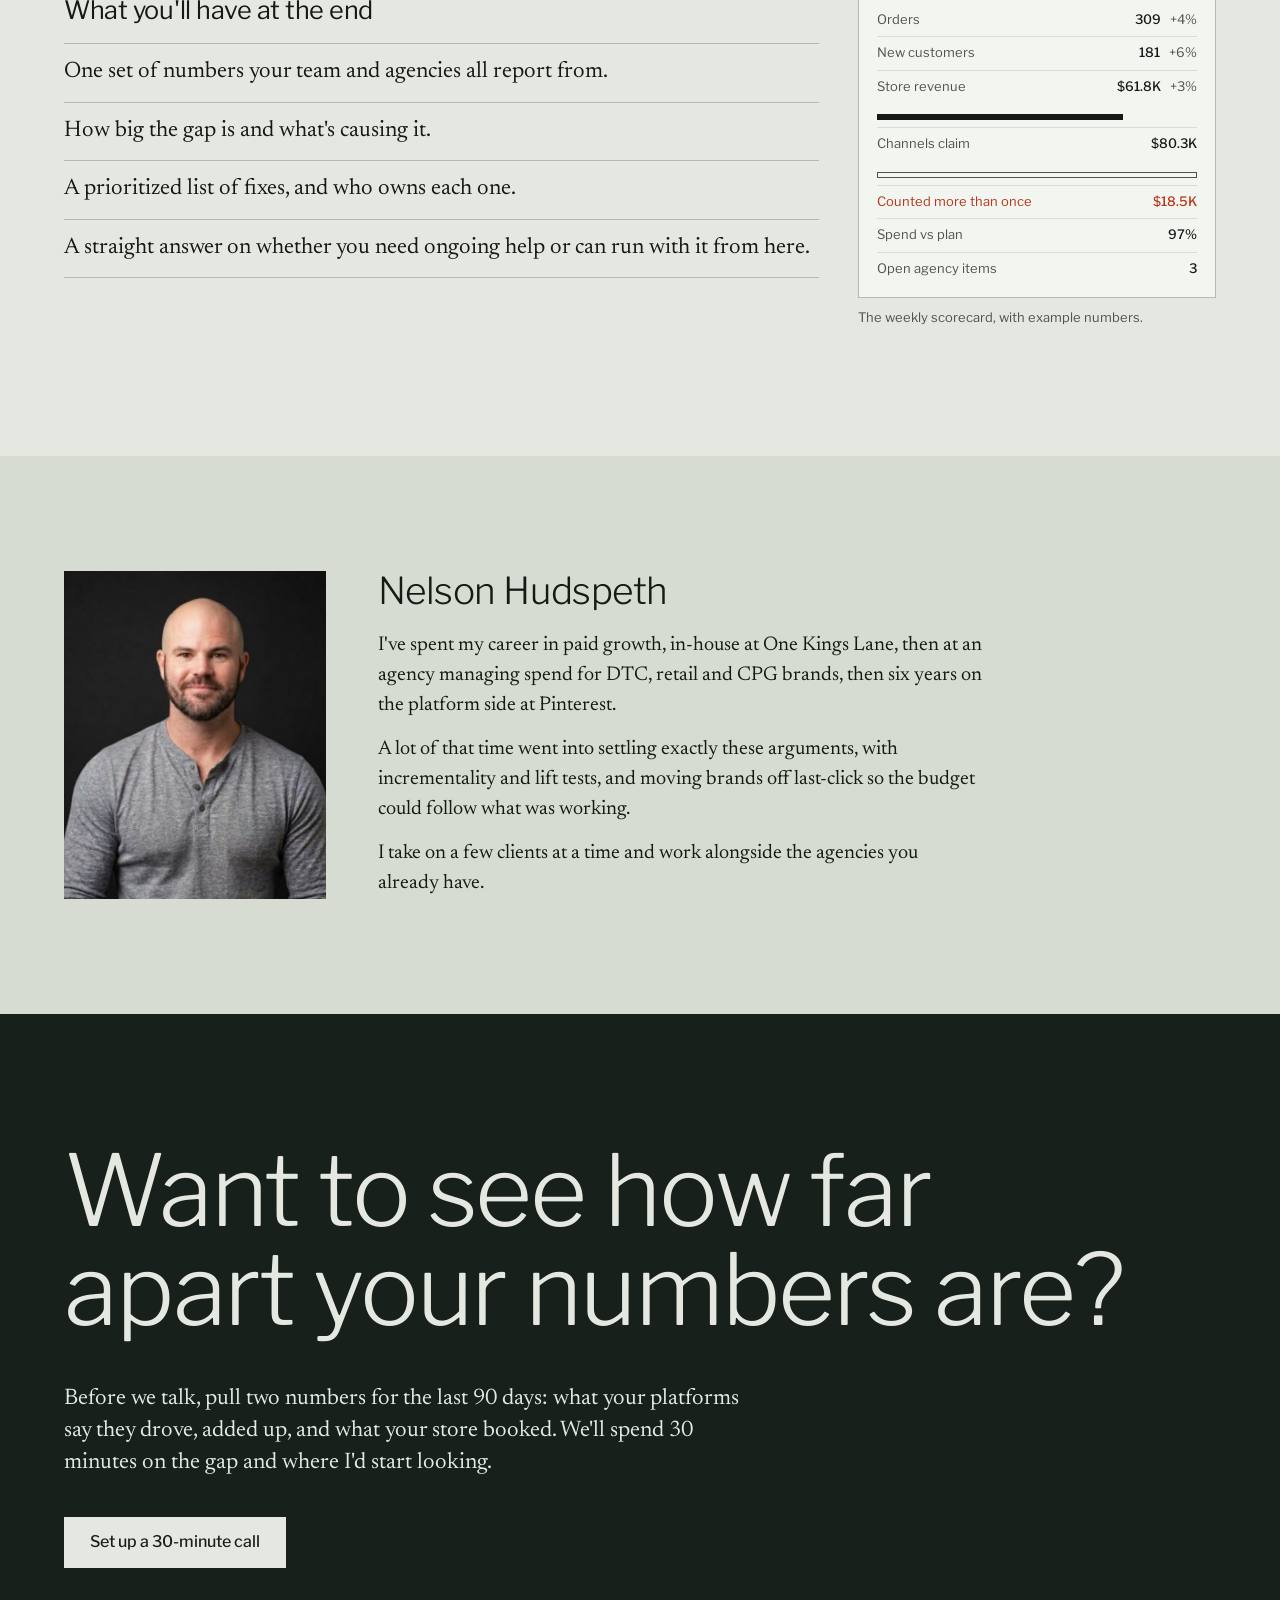
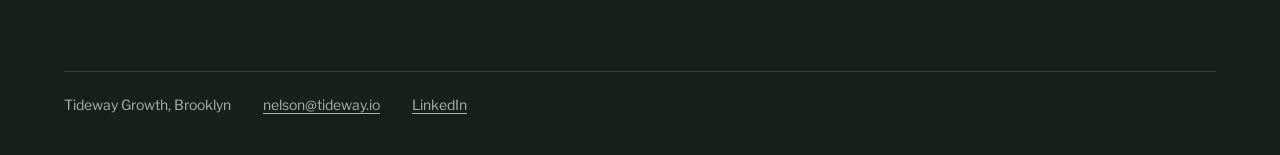
==== commit ecf37c97: "Align the two offers on one top line; terms under each name Number, name and description now start l" ====
--- a/index.html
+++ b/index.html
@@ -133,14 +133,18 @@
     <ol class="offers">
       <li class="offer-row">
         <span class="offer-row__num">01</span>
-        <h3 class="offer-row__name">Growth Diagnostic</h3>
-        <p class="offer-row__terms">Three weeks<br>Fixed fee</p>
+        <div class="offer-row__head">
+          <h3 class="offer-row__name">Growth Diagnostic</h3>
+          <p class="offer-row__terms"><span>Three weeks</span> · <span>Fixed fee</span></p>
+        </div>
         <p class="offer-row__text">I line up what every channel says it drove against what your store booked and work out where the difference is coming from. You get a list of what to fix first, in order.</p>
       </li>
       <li class="offer-row">
         <span class="offer-row__num">02</span>
-        <h3 class="offer-row__name">Fractional Growth Lead</h3>
-        <p class="offer-row__terms">About a day a week<br>Three months to start</p>
+        <div class="offer-row__head">
+          <h3 class="offer-row__name">Fractional Growth Lead</h3>
+          <p class="offer-row__terms"><span>About a day a week</span> · <span>Three months to start</span></p>
+        </div>
         <p class="offer-row__text">I own the overall number and work with your agencies on it, usually on a weekly call. We decide together where the next dollar goes, and I give you a straight read on what it bought. If you start with the Diagnostic, part of that fee goes toward the first month.</p>
       </li>
     </ol>
--- a/styles.css
+++ b/styles.css
@@ -330,9 +330,9 @@
 }
 .offer-row {
   display: grid;
-  grid-template-columns: 48px minmax(0, 5fr) minmax(0, 2fr) minmax(0, 5fr);
+  grid-template-columns: 48px minmax(0, 5fr) minmax(0, 6fr);
   column-gap: clamp(16px, 2.5vw, 40px);
-  align-items: baseline;
+  align-items: start;
   padding: 30px 0 38px;
   border-top: 1px solid var(--rule);
 }
@@ -352,8 +352,12 @@
   letter-spacing: -0.012em;
   text-wrap: balance;
 }
+/* The number, the name and the description share a top line; the terms sit under the name */
+.offer-row__head { min-width: 0; }
+.offer-row__terms span { white-space: nowrap; }
+.offer-row__num { padding-top: 0; }
 .offer-row__terms {
-  margin: 0;
+  margin: 10px 0 0;
   font-family: var(--display);
   font-size: 15px;
   line-height: 1.5;
@@ -503,7 +507,7 @@
   .pov__foot { grid-template-columns: 1fr; row-gap: 36px; }
   .scorecard { max-width: 360px; margin-top: 36px; }
   .offer-row { grid-template-columns: 36px minmax(0, 1fr); row-gap: 10px; }
-  .offer-row__terms, .offer-row__text { grid-column: 2; }
+  .offer-row__text { grid-column: 2; }
   .weeks__list { grid-template-columns: 1fr; row-gap: 36px; }
   .hold { grid-template-columns: 1fr; }
   .hold__text, .scorecard { grid-column: 1; }
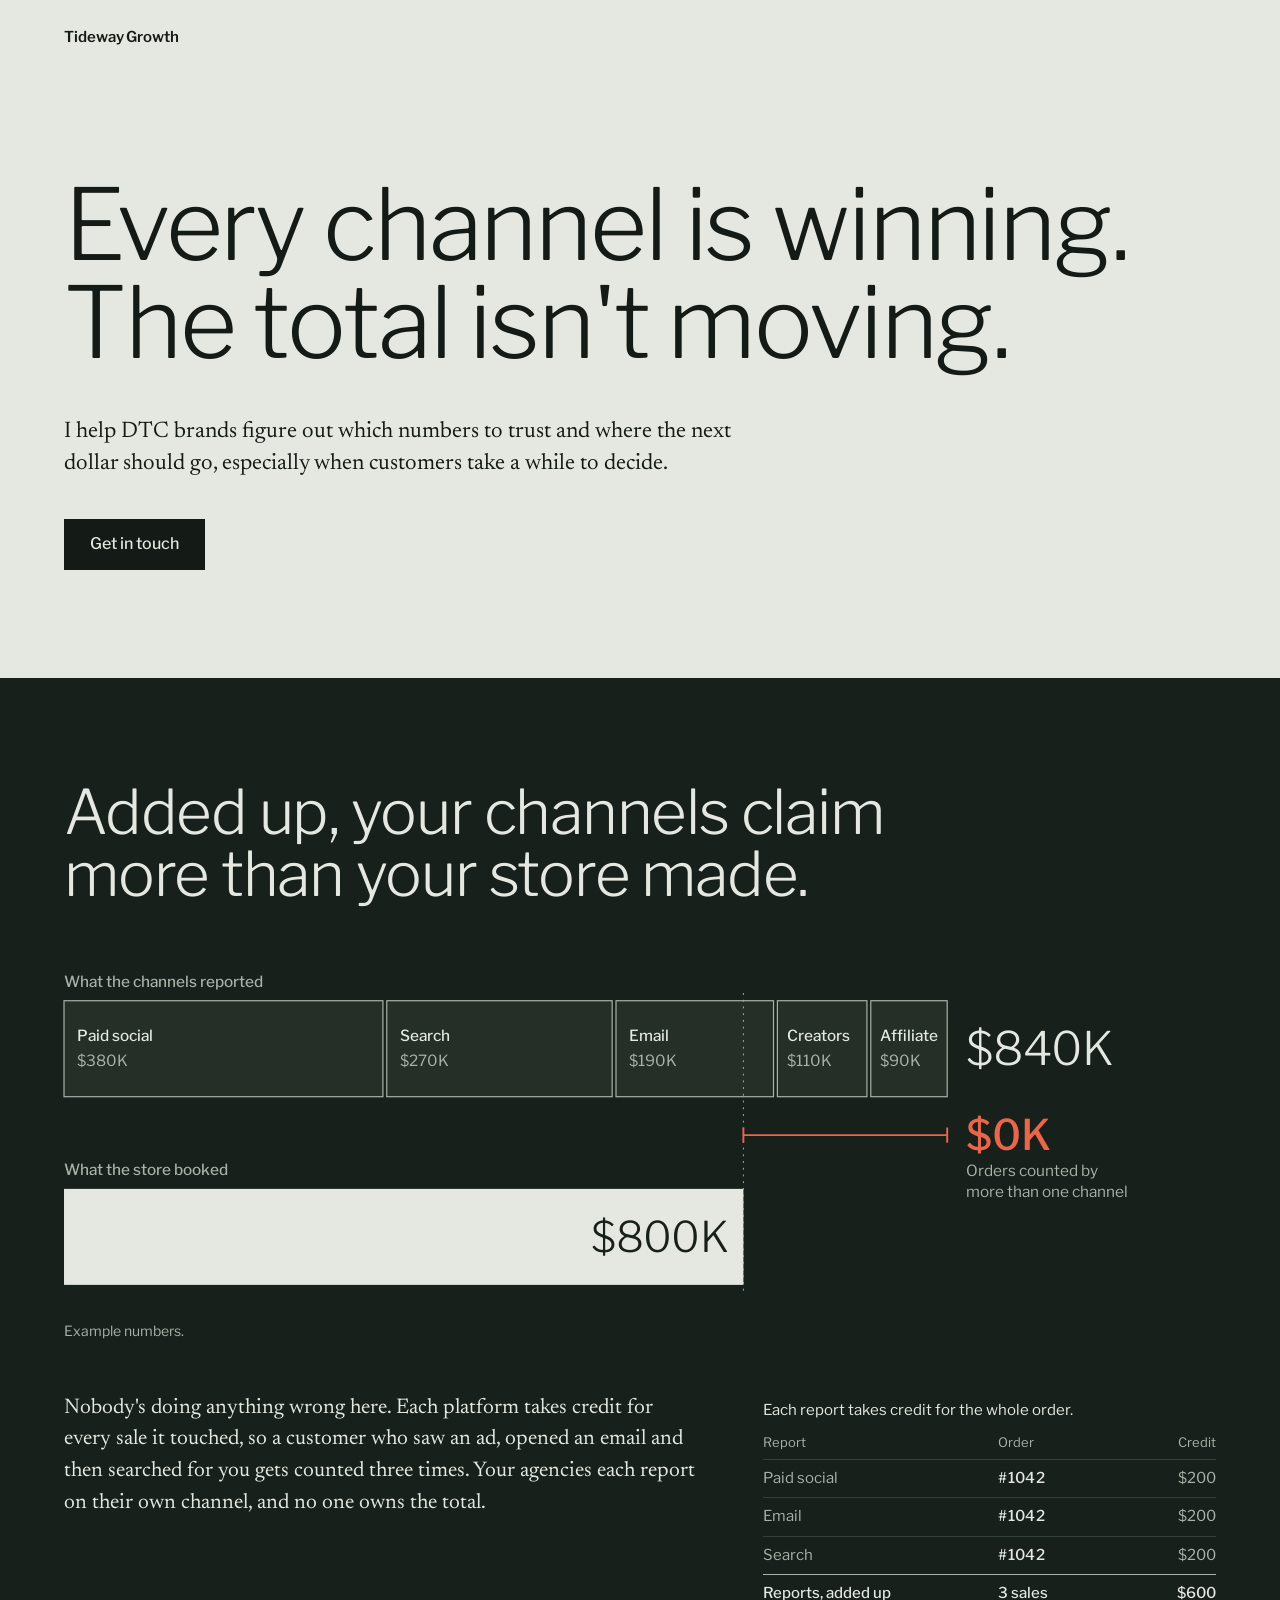
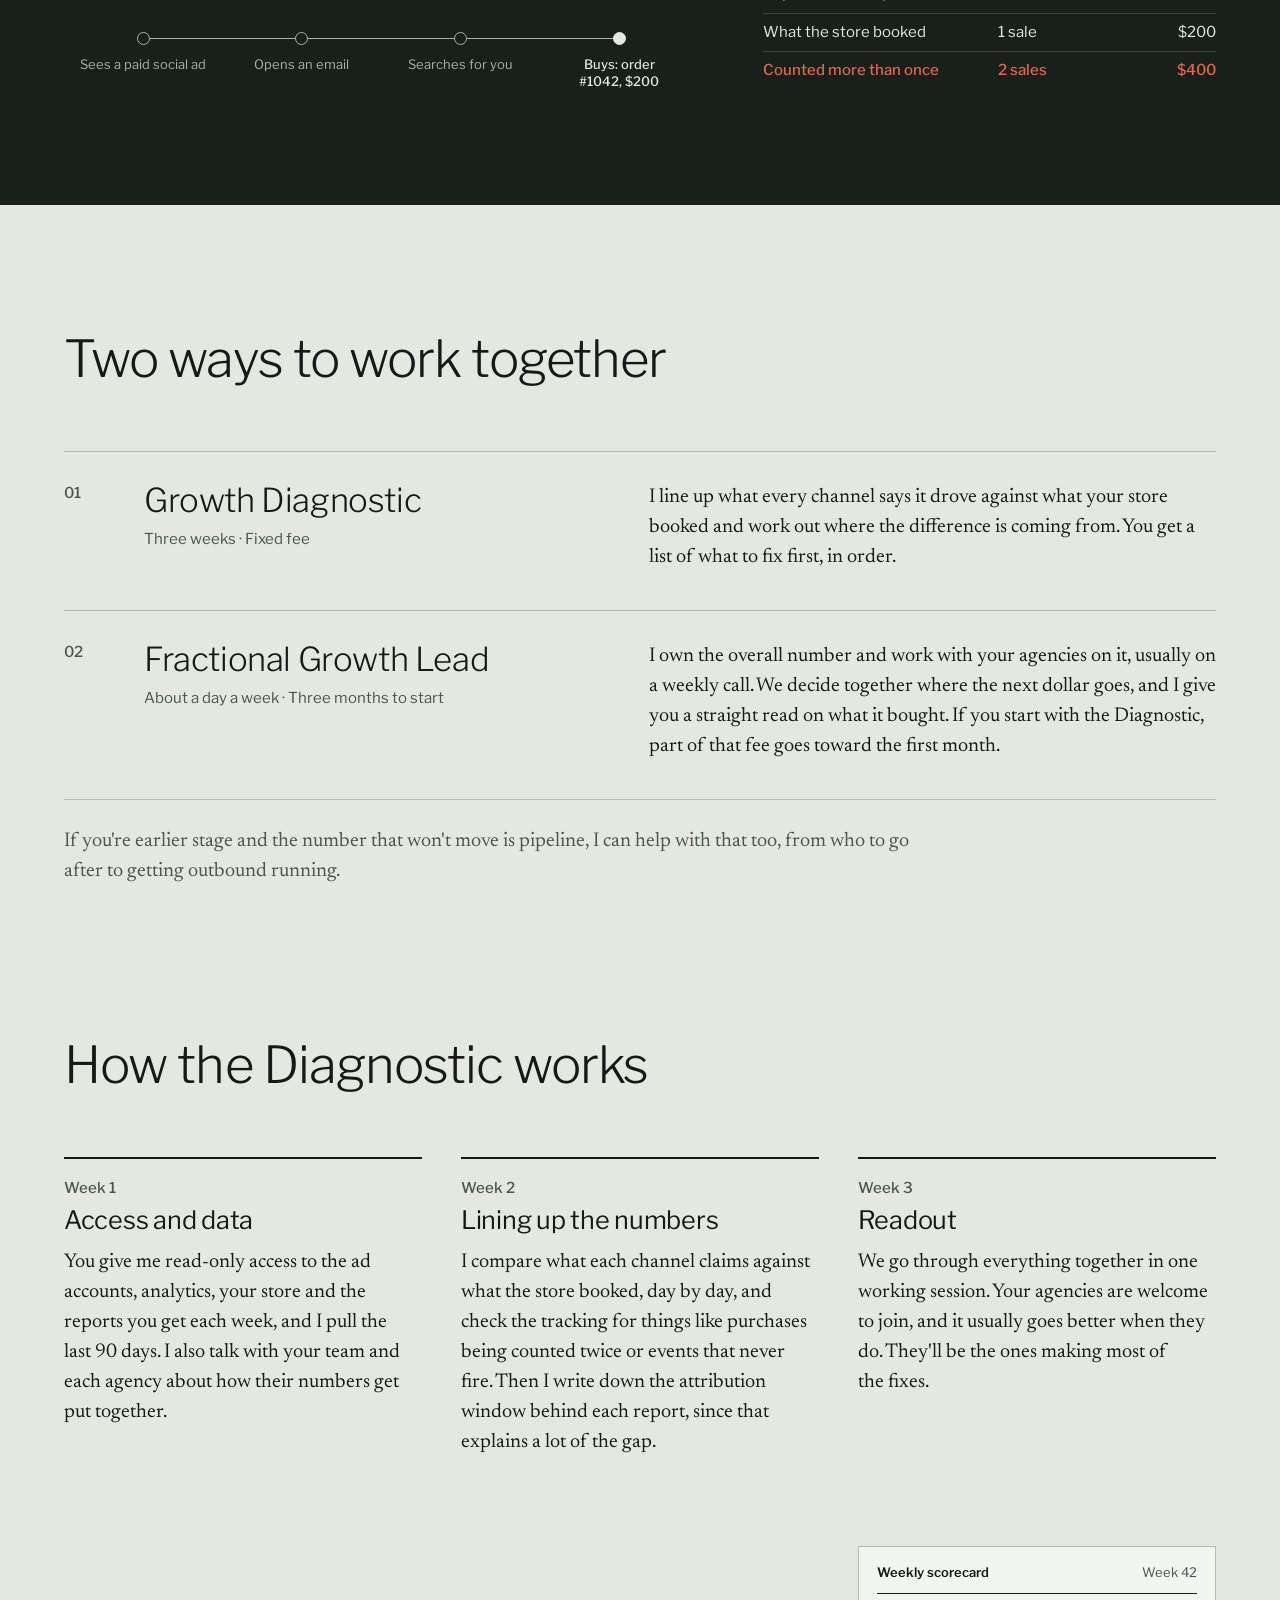
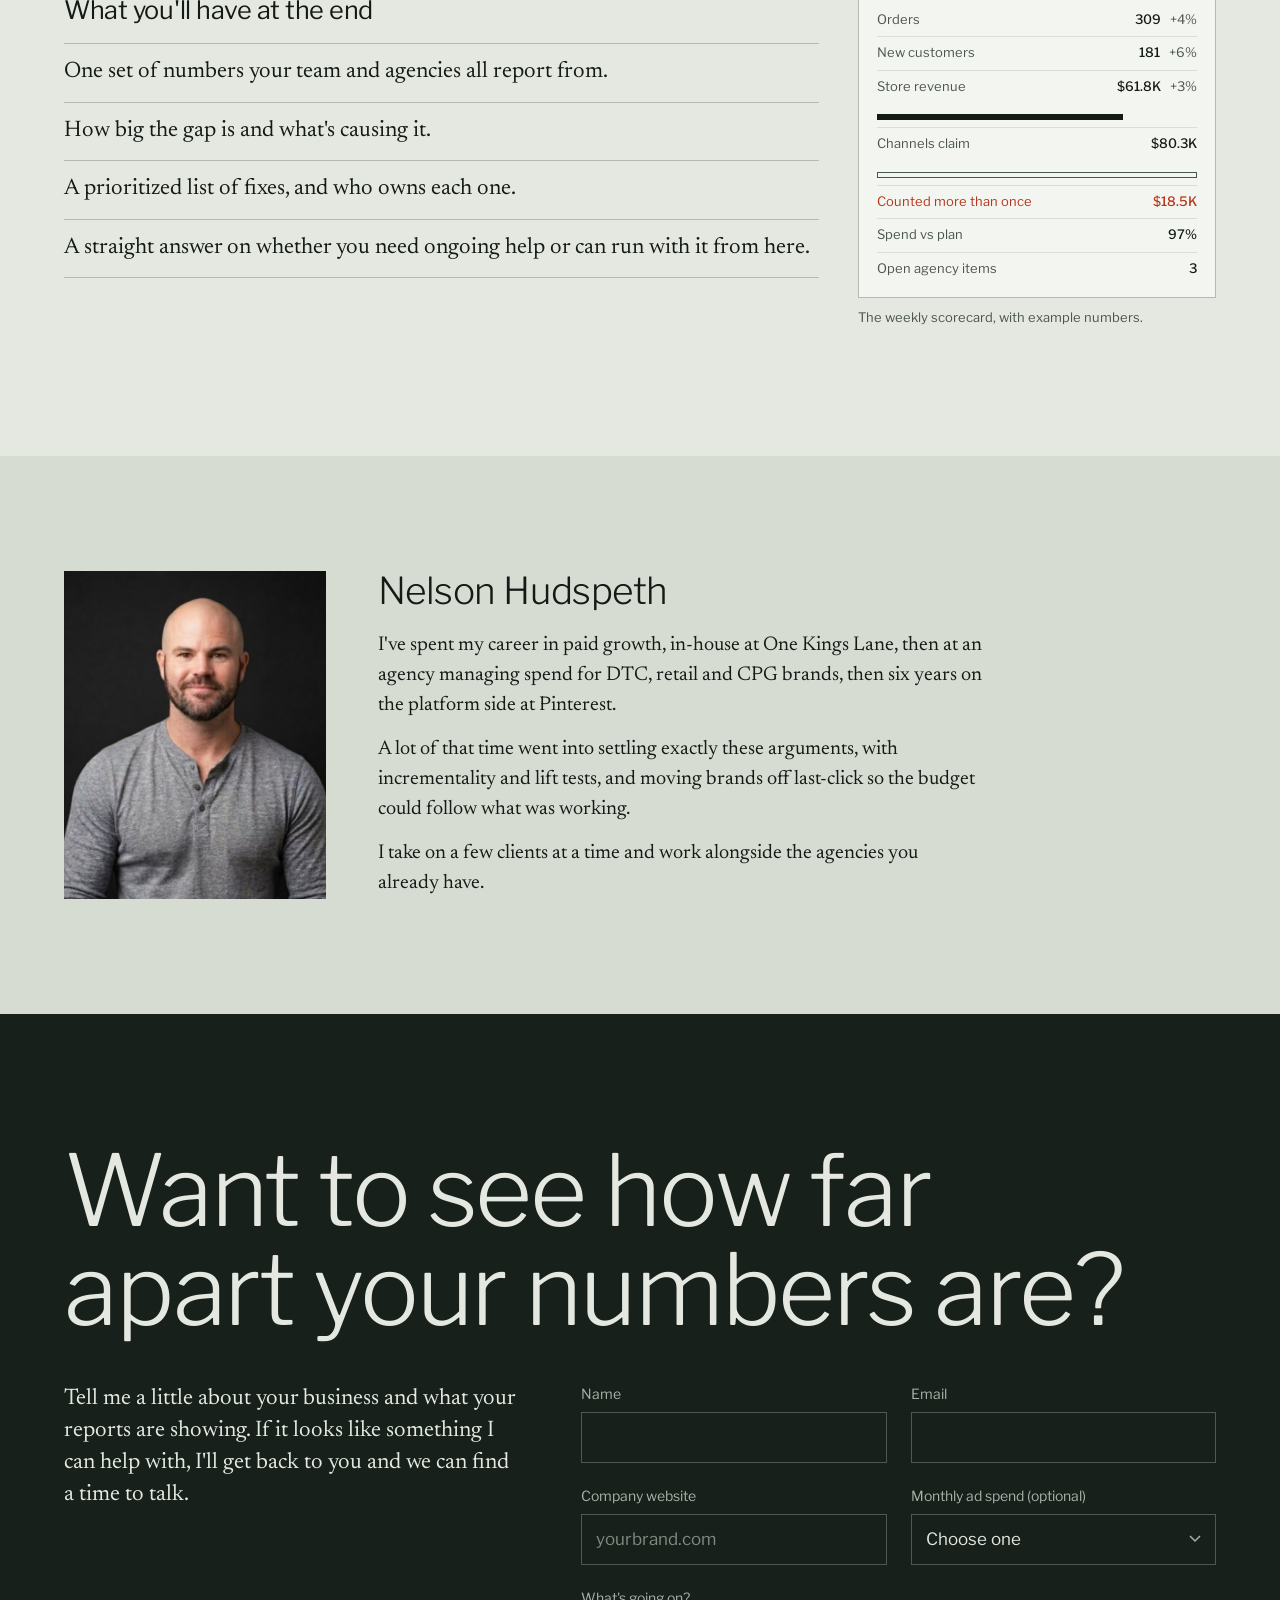
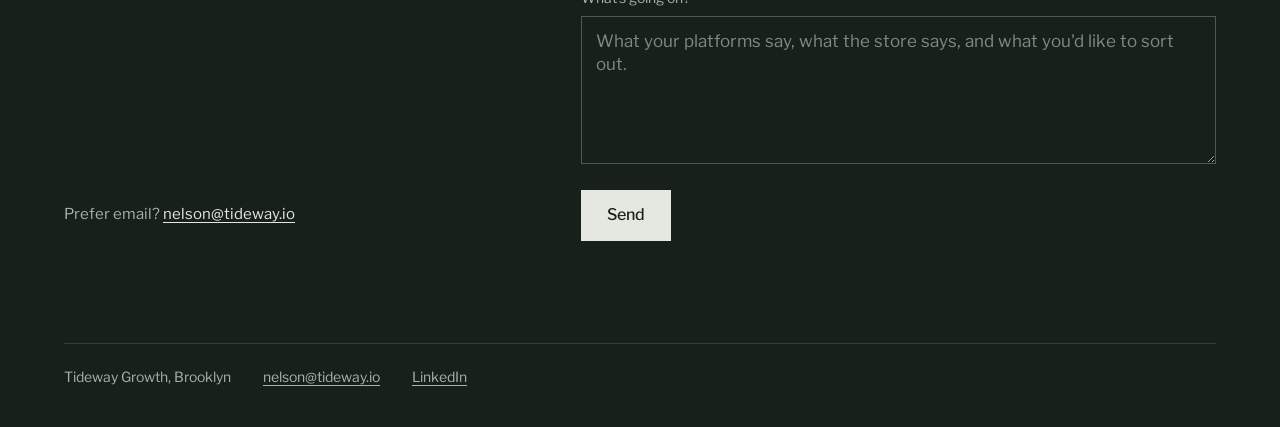
==== commit 0e99e8b8: "Contact form in place of the call buttons - "Get in touch" replaces "Set up a 30-minute call"; no bu" ====
--- a/index.html
+++ b/index.html
@@ -27,7 +27,7 @@
   <section class="problem wrap" aria-labelledby="problem-title">
     <h1 id="problem-title"><span class="line">Every channel is winning.</span> <span class="line">The total isn't moving.</span></h1>
     <p class="standfirst">I help DTC brands figure out which numbers to trust and where the next dollar should go, especially when customers take a while to decide.</p>
-    <a class="button" href="#start">Set up a 30-minute call</a>
+    <a class="button" href="#start">Get in touch</a>
   </section>
 
   <section class="pov band" aria-labelledby="pov-title">
@@ -213,8 +213,50 @@
   <section class="close band" id="start" aria-labelledby="close-title">
     <div class="wrap">
       <h2 id="close-title">Want to see how far apart your numbers are?</h2>
-      <p class="close__text">Before we talk, pull two numbers for the last 90 days: what your platforms say they drove, added up, and what your store booked. We'll spend 30 minutes on the gap and where I'd start looking.</p>
-      <a class="button button--on-band" href="mailto:nelson@tideway.io?subject=30-minute%20call">Set up a 30-minute call</a>
+      <div class="contact">
+        <div class="contact__note">
+          <p class="close__text">Tell me a little about your business and what your reports are showing. If it looks like something I can help with, I'll get back to you and we can find a time to talk.</p>
+          <p class="contact__alt">Prefer email? <a href="mailto:nelson@tideway.io">nelson@tideway.io</a></p>
+        </div>
+        <form class="contact__form" action="https://formspree.io/f/mrppgwzo" method="POST" data-endpoint="https://formspree.io/f/mrppgwzo">
+          <input type="hidden" name="_subject" value="New inquiry from tidewaygrowth.com">
+          <div class="field">
+            <label for="c-name">Name</label>
+            <input id="c-name" name="name" type="text" autocomplete="name" required>
+          </div>
+          <div class="field">
+            <label for="c-email">Email</label>
+            <input id="c-email" name="email" type="email" autocomplete="email" required>
+          </div>
+          <div class="field">
+            <label for="c-site">Company website</label>
+            <input id="c-site" name="website" type="text" inputmode="url" autocomplete="url" placeholder="yourbrand.com">
+          </div>
+          <div class="field">
+            <label for="c-spend">Monthly ad spend (optional)</label>
+            <select id="c-spend" name="monthly_ad_spend">
+              <option value="">Choose one</option>
+              <option>Under $25K</option>
+              <option>$25K to $100K</option>
+              <option>$100K to $500K</option>
+              <option>Over $500K</option>
+              <option>Not sure</option>
+            </select>
+          </div>
+          <div class="field field--full">
+            <label for="c-msg">What's going on?</label>
+            <textarea id="c-msg" name="message" rows="5" required placeholder="What your platforms say, what the store says, and what you'd like to sort out."></textarea>
+          </div>
+          <div class="field--hp" aria-hidden="true">
+            <label for="c-hp">Leave this empty</label>
+            <input id="c-hp" name="_gotcha" type="text" tabindex="-1" autocomplete="off">
+          </div>
+          <div class="contact__actions">
+            <button class="button button--on-band" type="submit">Send</button>
+            <p class="contact__status" role="status" aria-live="polite"></p>
+          </div>
+        </form>
+      </div>
     </div>
   </section>
 
@@ -274,6 +316,32 @@
   arm.observe(fig);
   play.observe(fig);
 })();
+
+// The contact form posts to the form service in data-endpoint and answers inline.
+(() => {
+  const form = document.querySelector('.contact__form');
+  if (!form) return;
+  const status = form.querySelector('.contact__status');
+  const button = form.querySelector('button[type=submit]');
+  form.addEventListener('submit', async (e) => {
+    e.preventDefault();
+    if (!form.reportValidity()) return;
+    const endpoint = form.dataset.endpoint;
+    if (!endpoint) { status.textContent = "Preview only: the form isn't connected yet."; return; }
+    button.disabled = true;
+    status.textContent = 'Sending...';
+    try {
+      const res = await fetch(endpoint, { method: 'POST', body: new FormData(form), headers: { Accept: 'application/json' } });
+      if (!res.ok) throw new Error(String(res.status));
+      form.reset();
+      status.textContent = "Thanks, got it. I'll get back to you soon.";
+    } catch (err) {
+      status.textContent = "That didn't go through. Email me at nelson@tideway.io instead.";
+    } finally {
+      button.disabled = false;
+    }
+  });
+})();
 </script>
 
 </body>
--- a/styles.css
+++ b/styles.css
@@ -469,6 +469,79 @@
   line-height: 1.42;
 }
 .button--on-band { background: var(--band-ink); color: var(--band); }
+
+/* The contact form: a short note on the left, the form on the right */
+.contact {
+  display: grid;
+  grid-template-columns: minmax(0, 5fr) minmax(0, 7fr);
+  column-gap: clamp(32px, 5vw, 88px);
+  align-items: stretch;
+  margin-top: clamp(28px, 3.4vw, 48px);
+}
+.contact .close__text { margin-top: 0; }
+.contact__note { display: flex; flex-direction: column; }
+.contact__alt {
+  margin: auto 0 0;
+  padding: 24px 0 15px;
+  font-family: var(--display);
+  font-size: 15px;
+  color: var(--band-ink-2);
+}
+.contact__alt a { color: var(--band-ink); text-underline-offset: 3px; }
+.contact__alt a:hover { color: #FFFFFF; }
+.contact__form {
+  display: grid;
+  grid-template-columns: repeat(2, minmax(0, 1fr));
+  gap: 22px 24px;
+}
+.field { display: flex; flex-direction: column; gap: 8px; min-width: 0; }
+.field--full { grid-column: 1 / -1; }
+.field label { font-family: var(--display); font-size: 14px; color: var(--band-ink-2); }
+.field input,
+.field select,
+.field textarea {
+  width: 100%;
+  margin: 0;
+  padding: 13px 14px;
+  font-family: var(--display);
+  font-size: 17px;
+  line-height: 1.35;
+  color: var(--band-ink);
+  background: transparent;
+  border: 1px solid #4C5A51;
+  border-radius: 0;
+  -webkit-appearance: none;
+  appearance: none;
+  transition: border-color 0.15s ease;
+}
+.field textarea { min-height: 148px; resize: vertical; }
+.field select {
+  padding-right: 40px;
+  background-image: url("data:image/svg+xml,%3Csvg xmlns='http://www.w3.org/2000/svg' width='12' height='8' viewBox='0 0 12 8'%3E%3Cpath d='M1 1l5 5 5-5' fill='none' stroke='%23A7B2A8' stroke-width='1.5'/%3E%3C/svg%3E");
+  background-repeat: no-repeat;
+  background-position: right 14px center;
+}
+.field select option { color: var(--ink); background: var(--paper); }
+.field input::placeholder,
+.field textarea::placeholder { color: #7F8B81; opacity: 1; }
+.field input:hover,
+.field select:hover,
+.field textarea:hover { border-color: var(--band-ink-2); }
+.field input:focus,
+.field select:focus,
+.field textarea:focus { outline: none; border-color: var(--band-ink); }
+.field--hp { position: absolute; left: -10000px; width: 1px; height: 1px; overflow: hidden; }
+.contact__actions {
+  grid-column: 1 / -1;
+  display: flex;
+  align-items: center;
+  flex-wrap: wrap;
+  gap: 14px 24px;
+  margin-top: 4px;
+}
+.contact__actions .button { margin-top: 0; border: 0; cursor: pointer; }
+.contact__actions .button:disabled { opacity: 0.6; cursor: default; }
+.contact__status { margin: 0; font-family: var(--display); font-size: 15px; color: var(--band-ink); }
 .button--on-band:hover { background: #FFFFFF; }
 
 .footer { padding-bottom: 40px; }
@@ -504,6 +577,8 @@
 }
 
 @media (max-width: 899px) {
+  .contact { grid-template-columns: 1fr; row-gap: 28px; }
+  .contact__alt { padding: 14px 0 0; }
   .pov__foot { grid-template-columns: 1fr; row-gap: 36px; }
   .scorecard { max-width: 360px; margin-top: 36px; }
   .offer-row { grid-template-columns: 36px minmax(0, 1fr); row-gap: 10px; }
@@ -515,6 +590,7 @@
 }
 
 @media (max-width: 759px) {
+  .contact__form { grid-template-columns: 1fr; }
   .masthead { font-size: 14px; }
   .about { grid-template-columns: 1fr; row-gap: 28px; }
   .about__photo { max-width: 260px; }
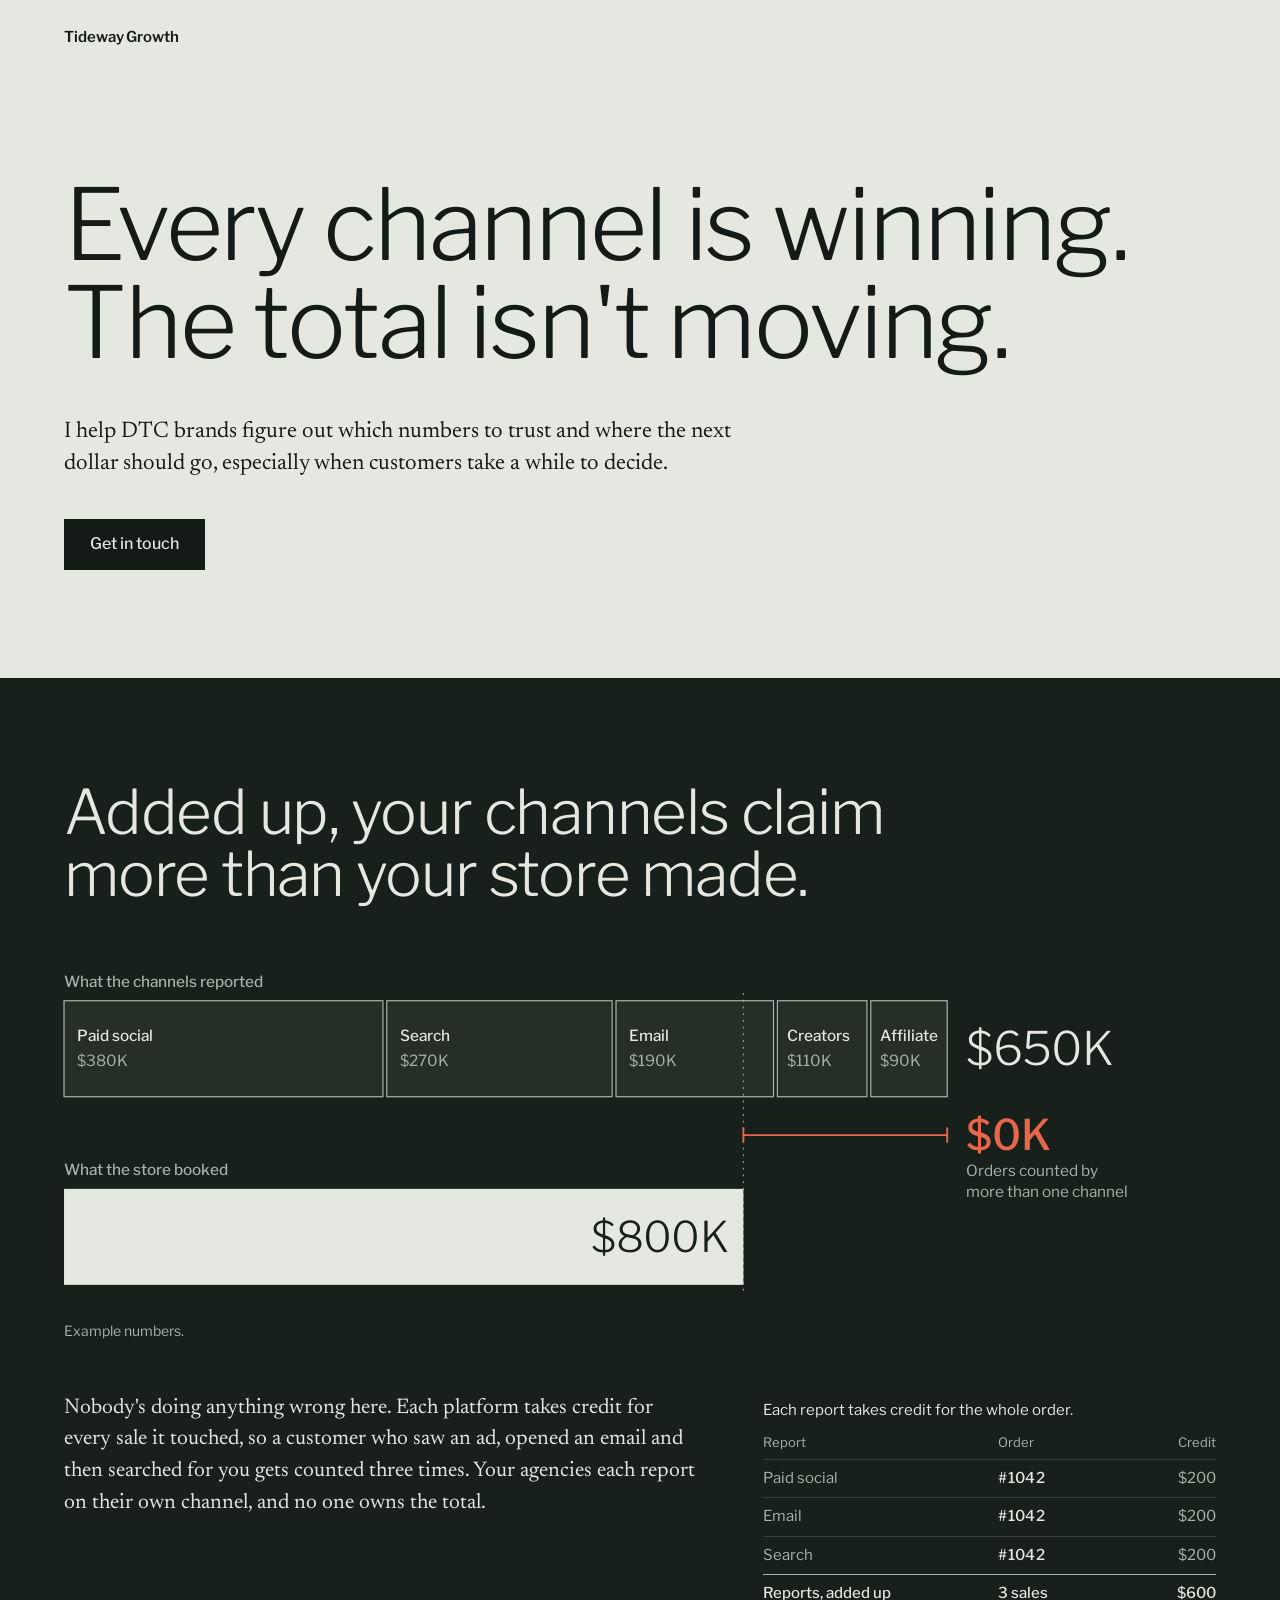
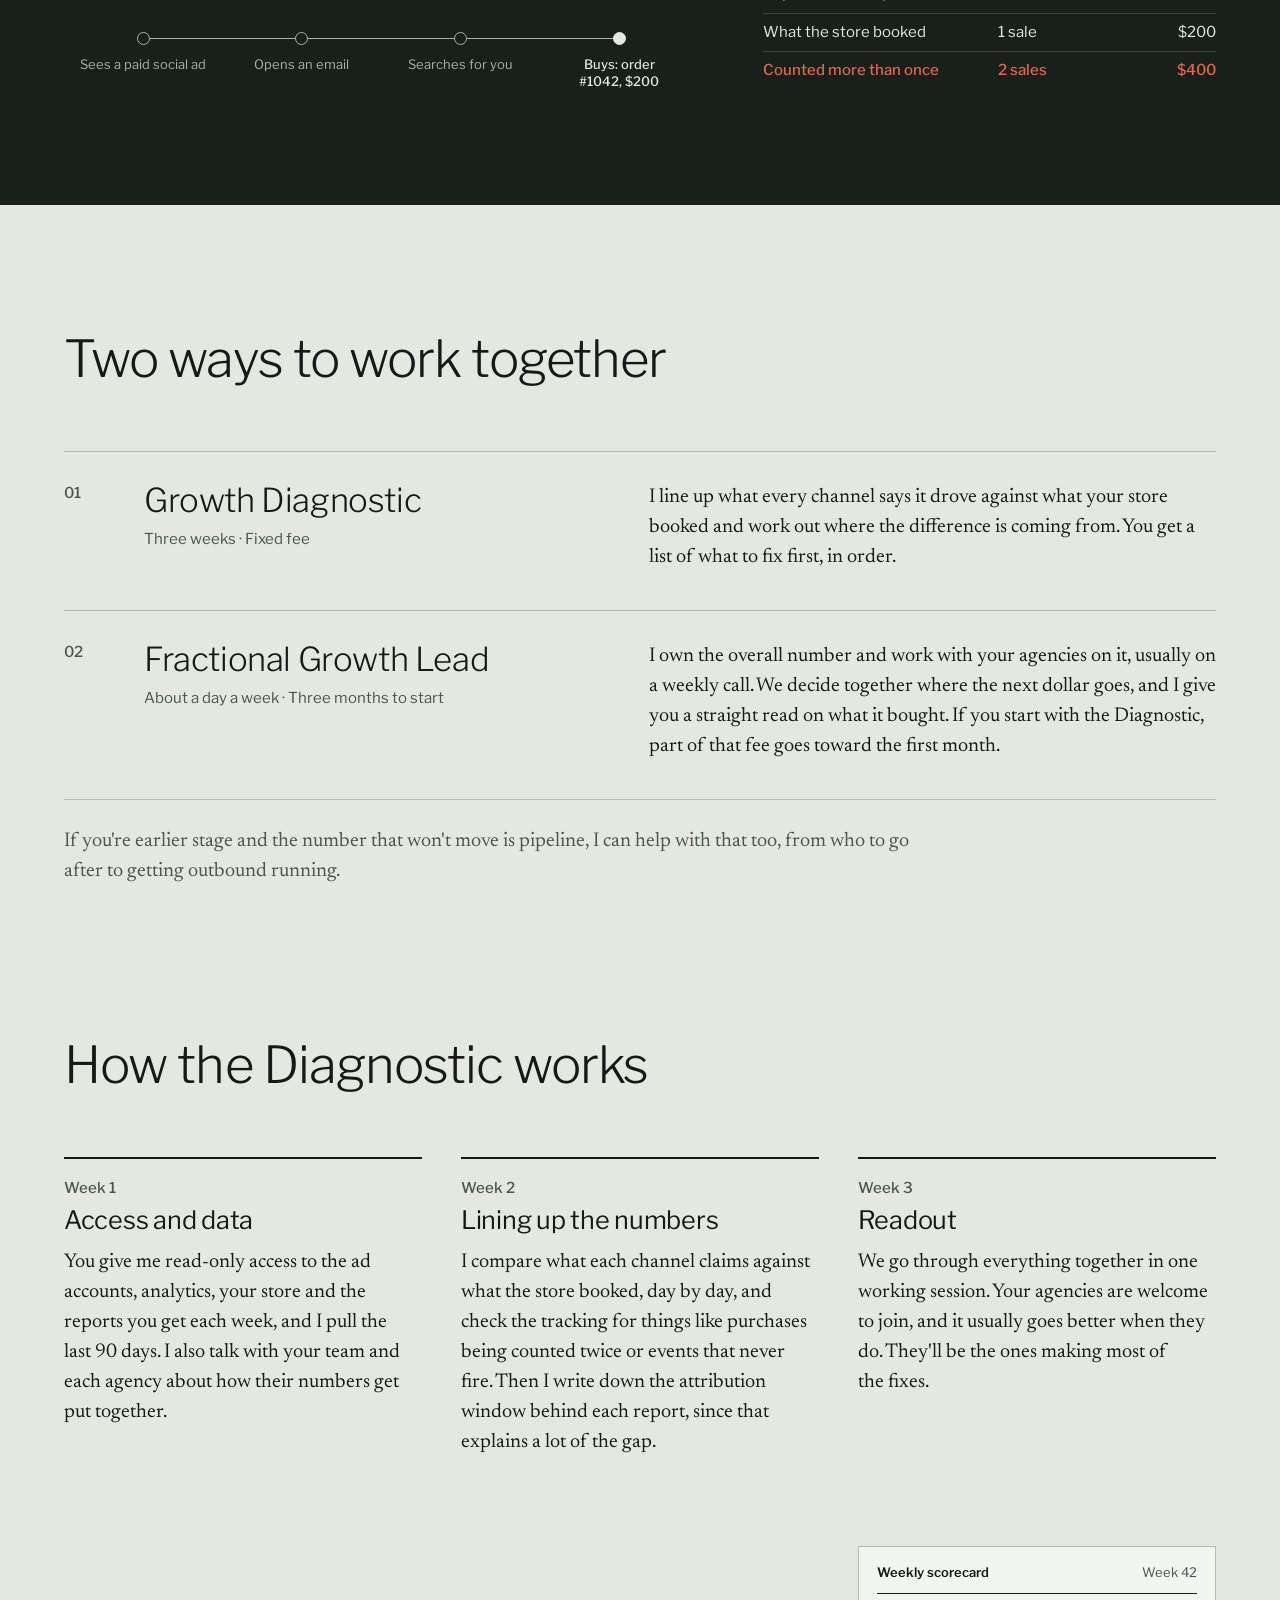
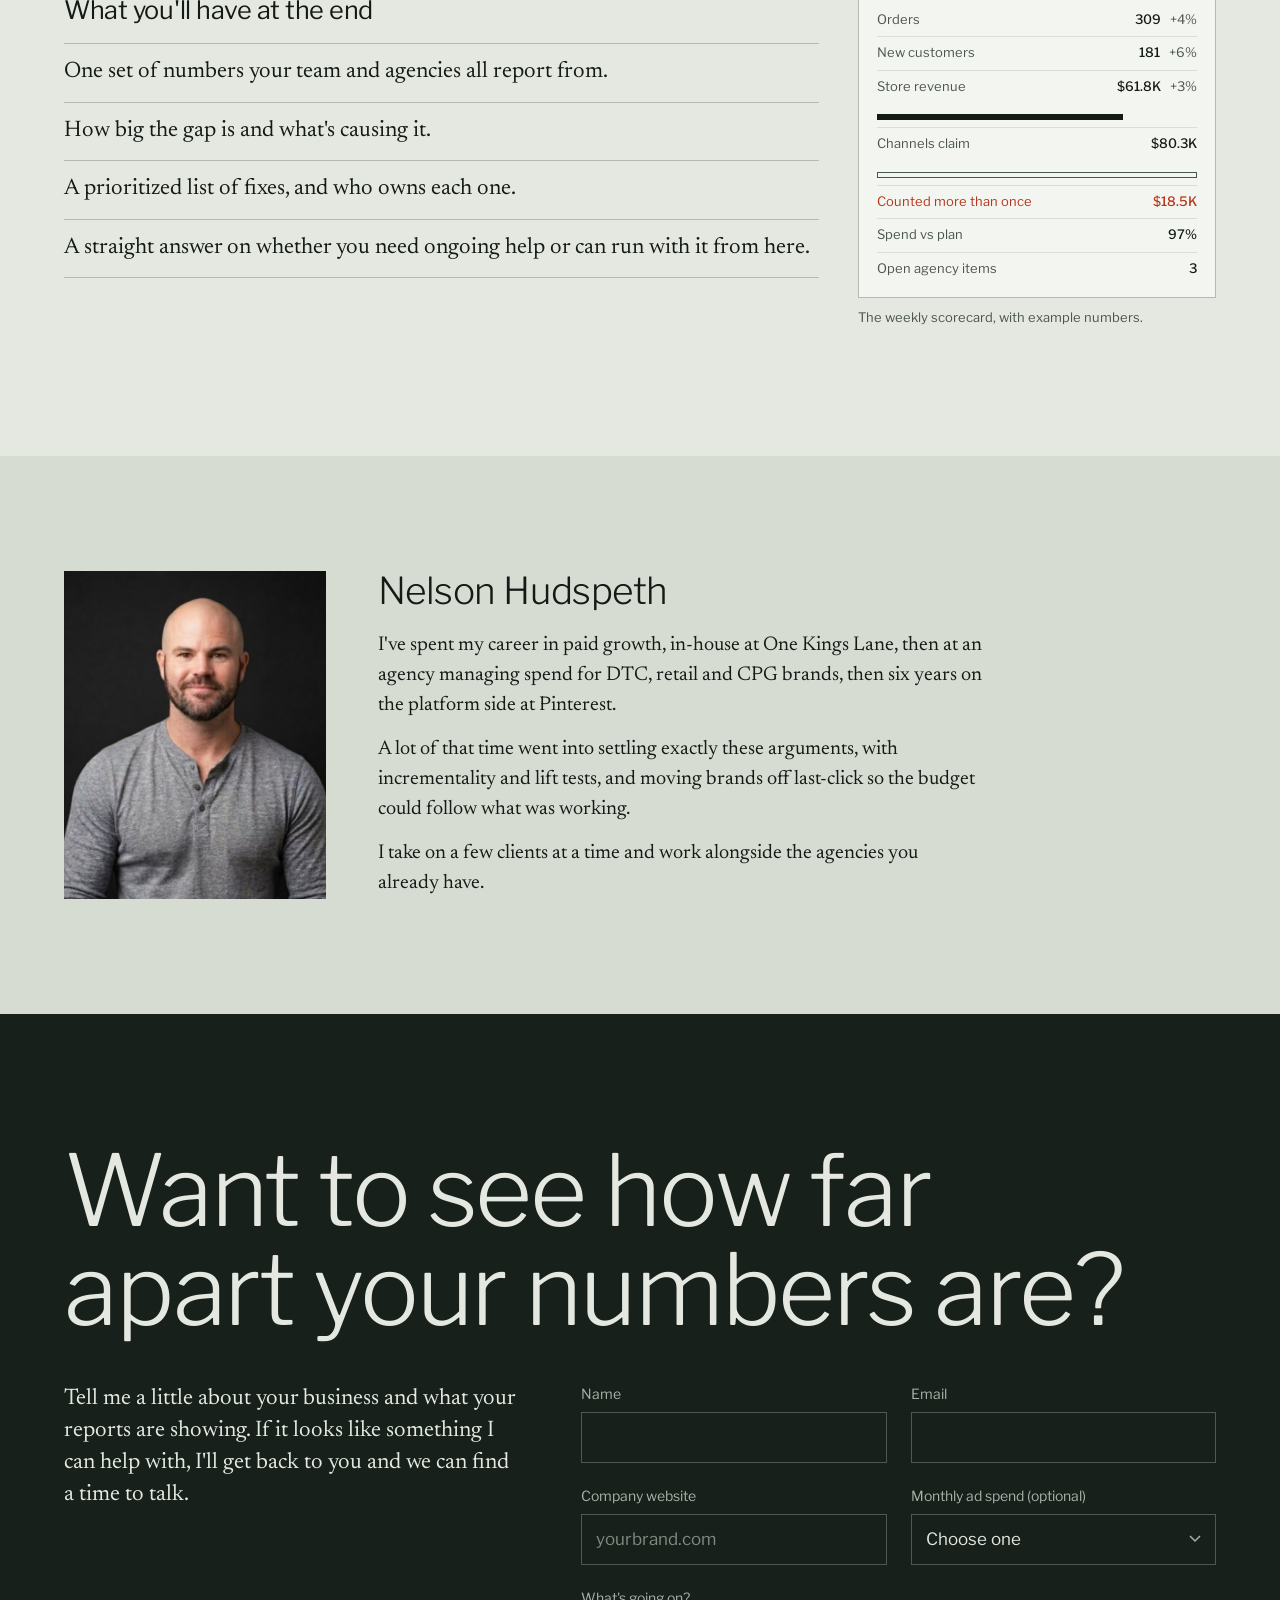
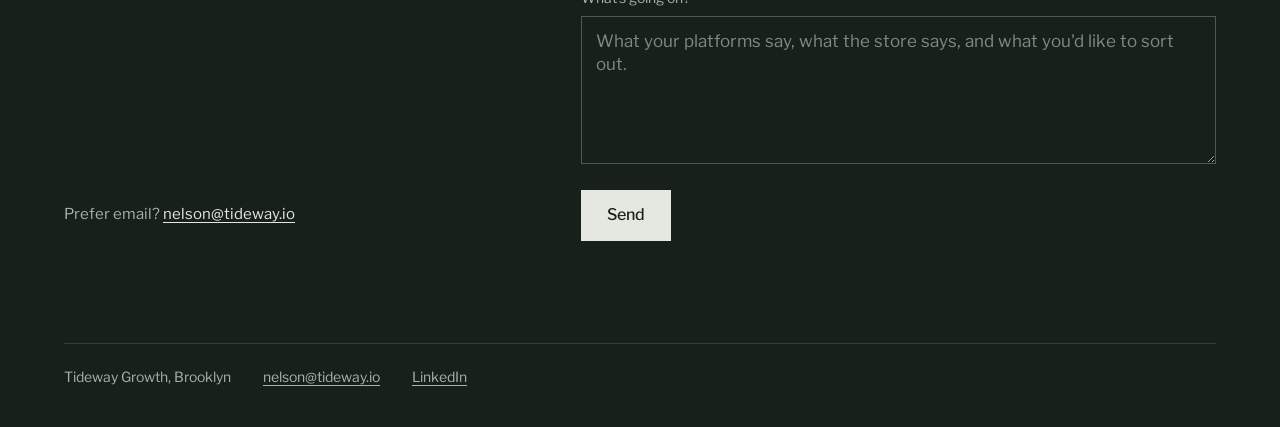
==== commit 0c98890c: "Wave T favicon The T's crossbar is now a wave running the full width of the square, on both pages. S" ====
--- a/index.html
+++ b/index.html
@@ -10,7 +10,7 @@
 <meta property="og:description" content="Every channel is winning. The total isn't moving. Fractional growth and measurement for DTC brands.">
 <meta property="og:type" content="website">
 <meta property="og:url" content="https://tidewaygrowth.com/">
-<link rel="icon" href="data:image/svg+xml,%3Csvg xmlns='http://www.w3.org/2000/svg' viewBox='0 0 32 32'%3E%3Crect width='32' height='32' fill='%23141B16'/%3E%3Cpath d='M8 8h16v3.2h-6.4V24h-3.2V11.2H8z' fill='%23E4E8E0'/%3E%3C/svg%3E">
+<link rel="icon" href="data:image/svg+xml,%3Csvg xmlns='http://www.w3.org/2000/svg' viewBox='0 0 32 32'%3E%3Crect width='32' height='32' fill='%23141B16'/%3E%3Cpath d='M-6 10.5q2.75 2.6 5.5 0t5.5 0t5.5 0t5.5 0t5.5 0t5.5 0t5.5 0t5.5 0' fill='none' stroke='%23E4E8E0' stroke-width='3.2' stroke-linejoin='round'/%3E%3Crect x='14.4' y='10.5' width='3.2' height='14.5' fill='%23E4E8E0'/%3E%3C/svg%3E">
 <link rel="preconnect" href="https://fonts.googleapis.com">
 <link rel="preconnect" href="https://fonts.gstatic.com" crossorigin>
 <link rel="stylesheet" href="https://fonts.googleapis.com/css2?family=Libre+Franklin:wght@300;400;500;600&family=Newsreader:ital,opsz,wght@0,6..72,400;1,6..72,400&display=swap">
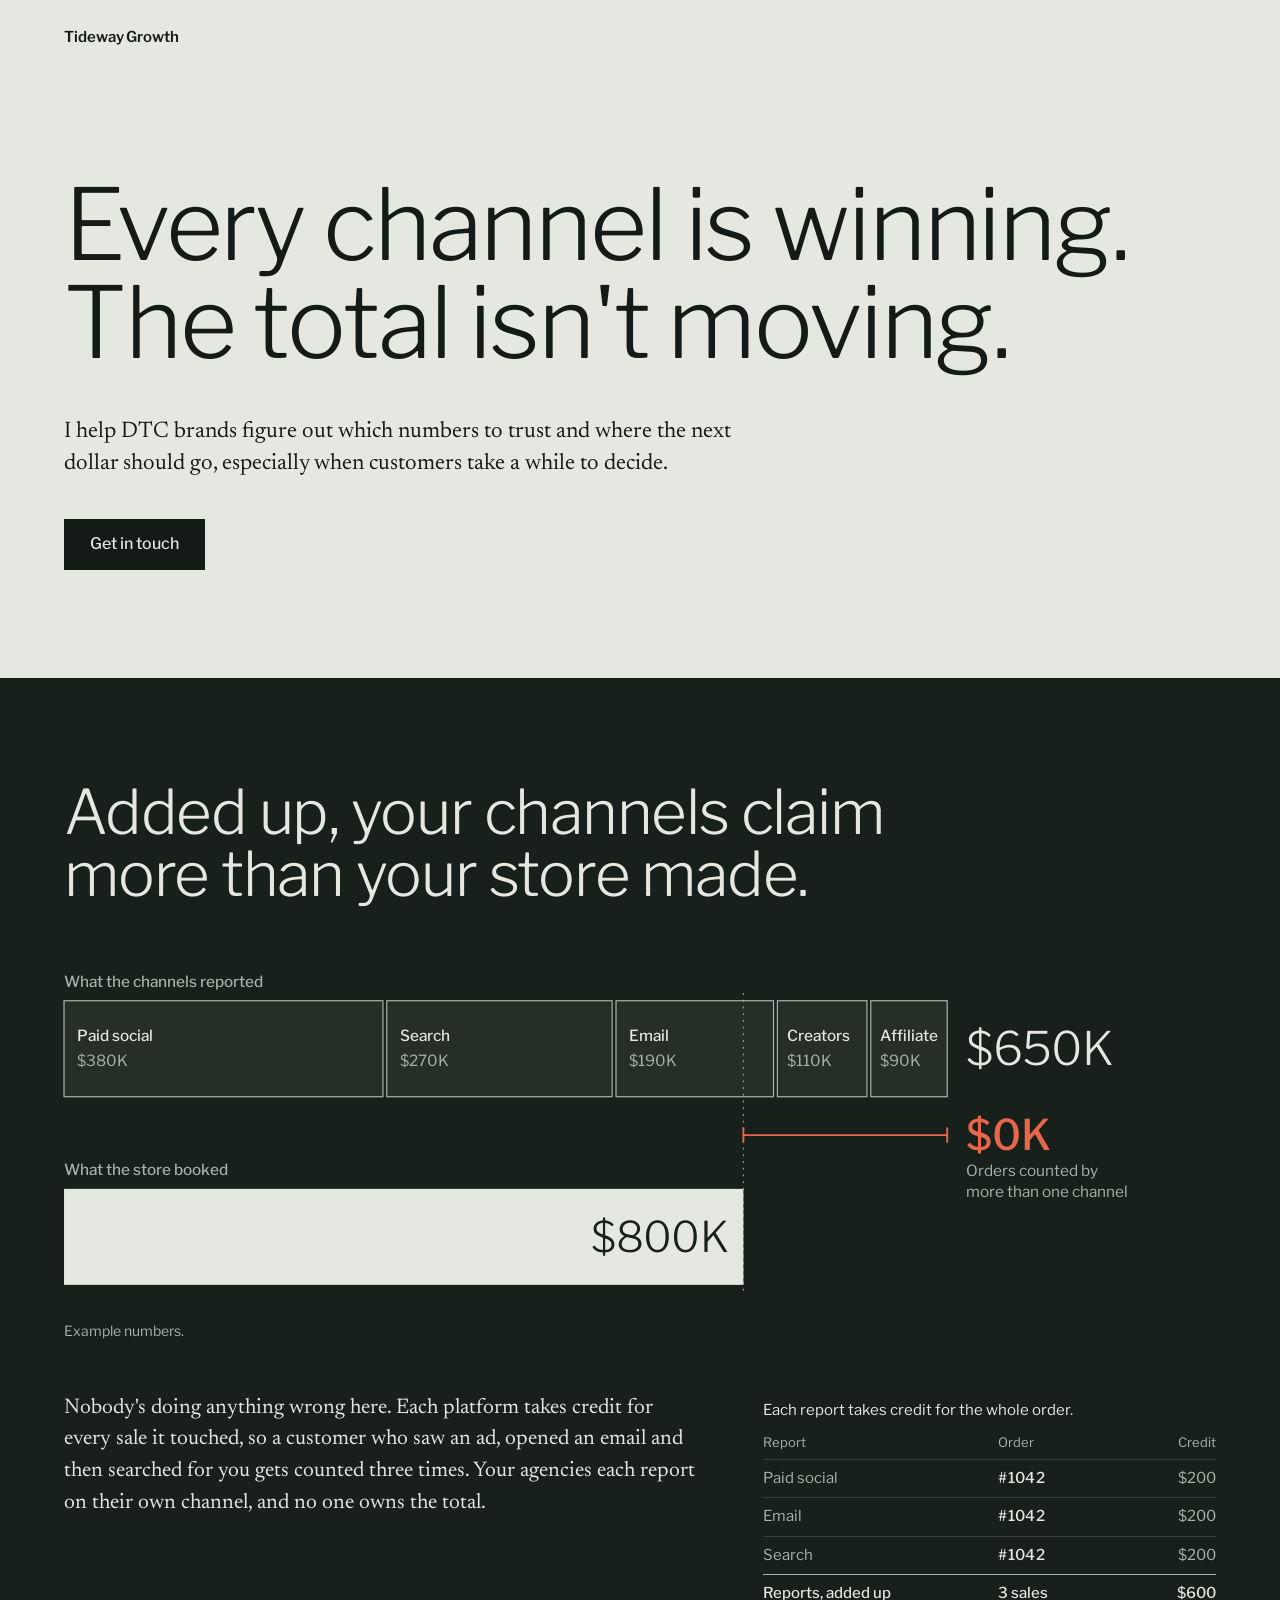
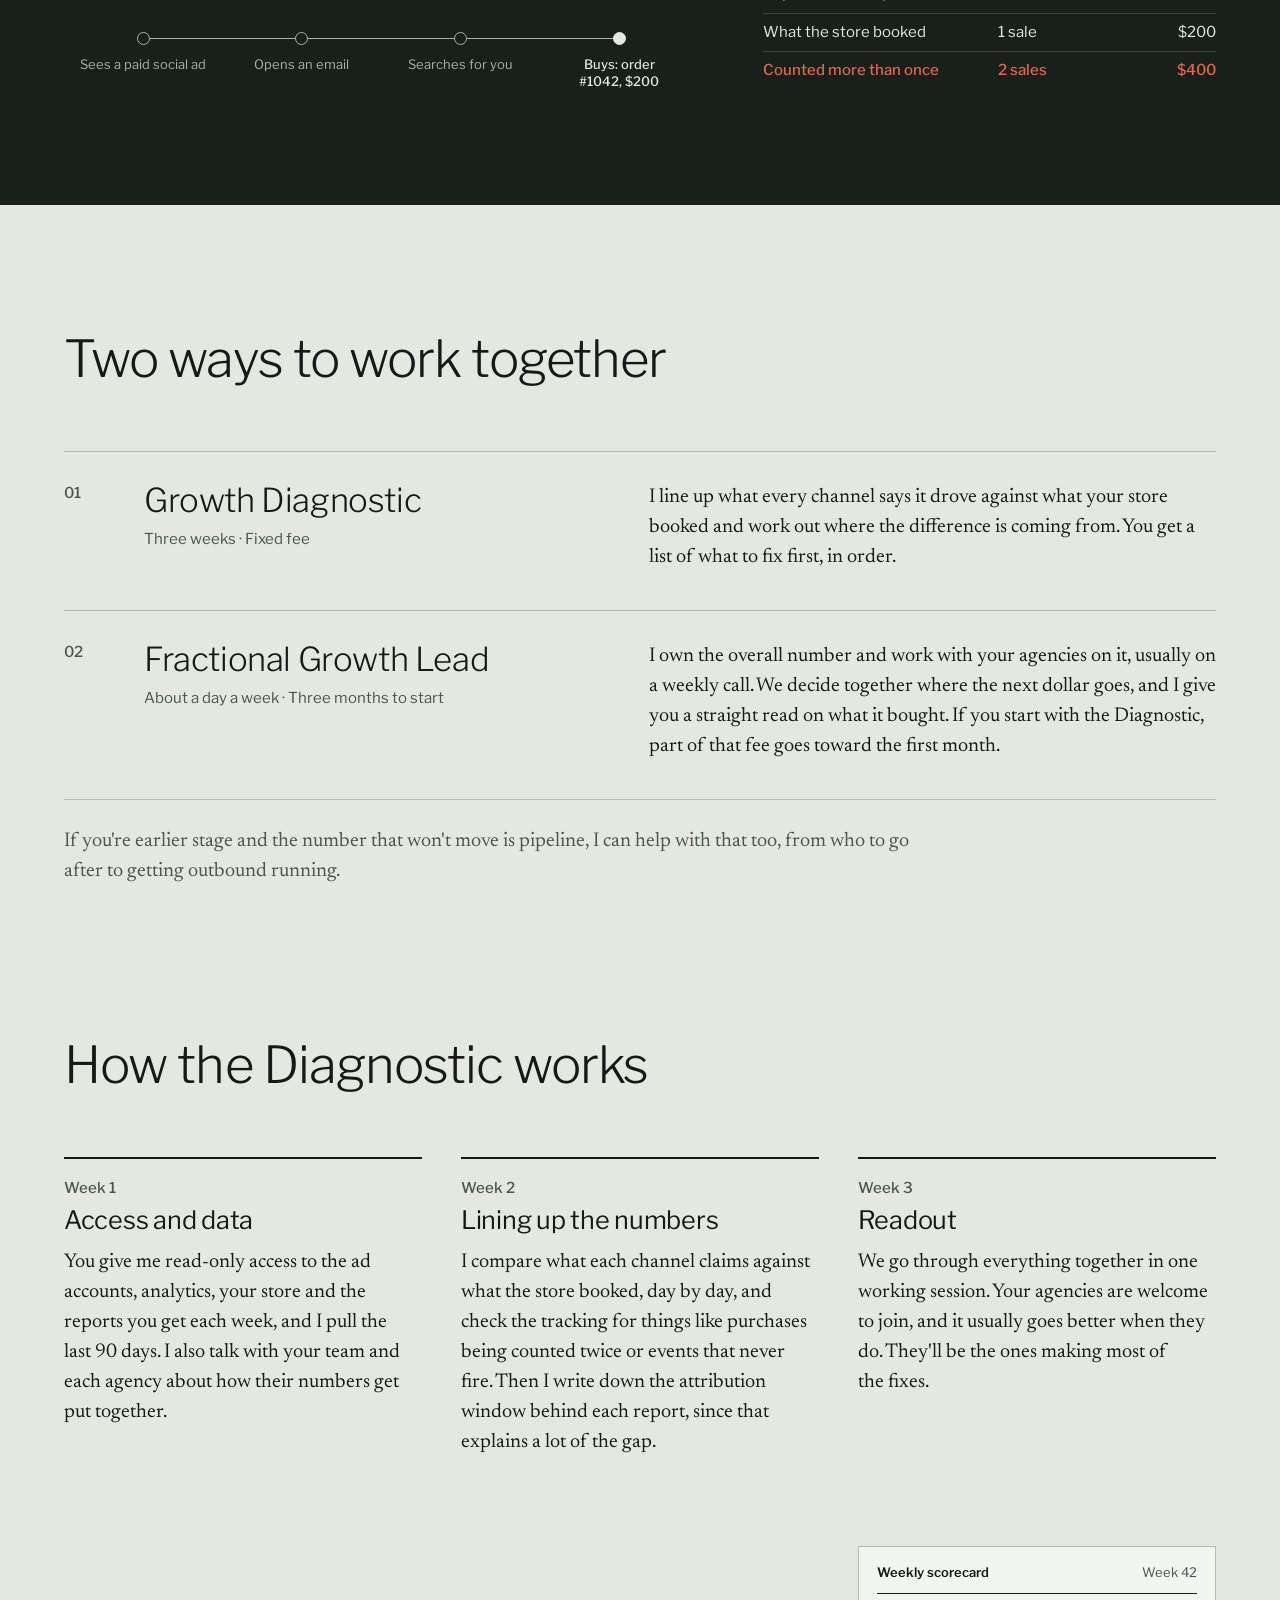
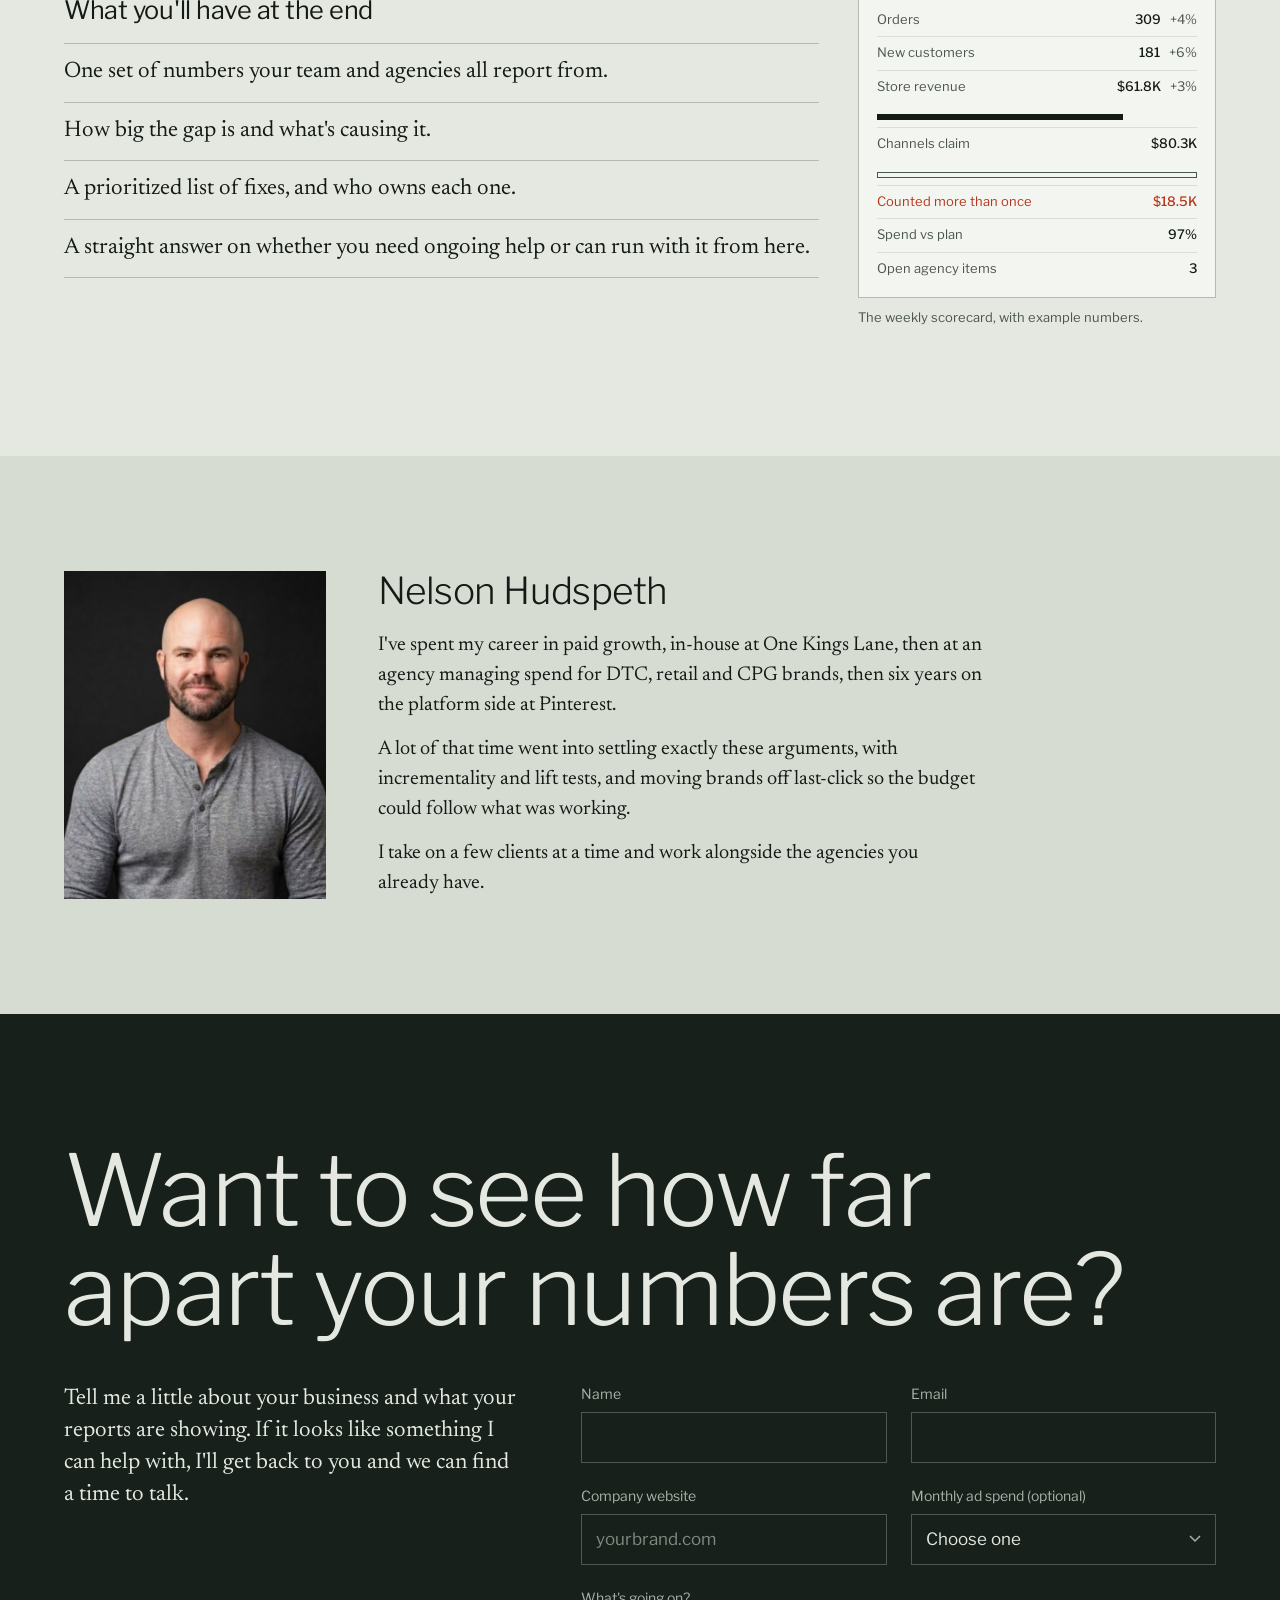
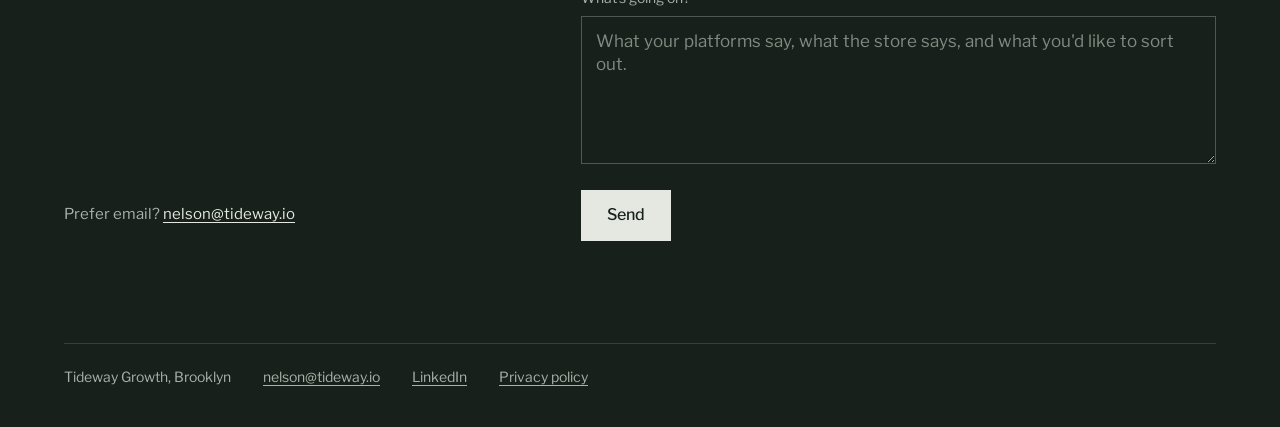
==== commit aa7fe1d8: "Label the privacy page as a policy; link it from the footer Title, heading and first line now say "p" ====
--- a/index.html
+++ b/index.html
@@ -268,6 +268,7 @@
       <span>Tideway Growth, Brooklyn</span>
       <a href="mailto:nelson@tideway.io">nelson@tideway.io</a>
       <a href="https://www.linkedin.com/in/nelsonhudspeth">LinkedIn</a>
+      <a href="/privacy.html">Privacy policy</a>
     </div>
   </div>
 </footer>
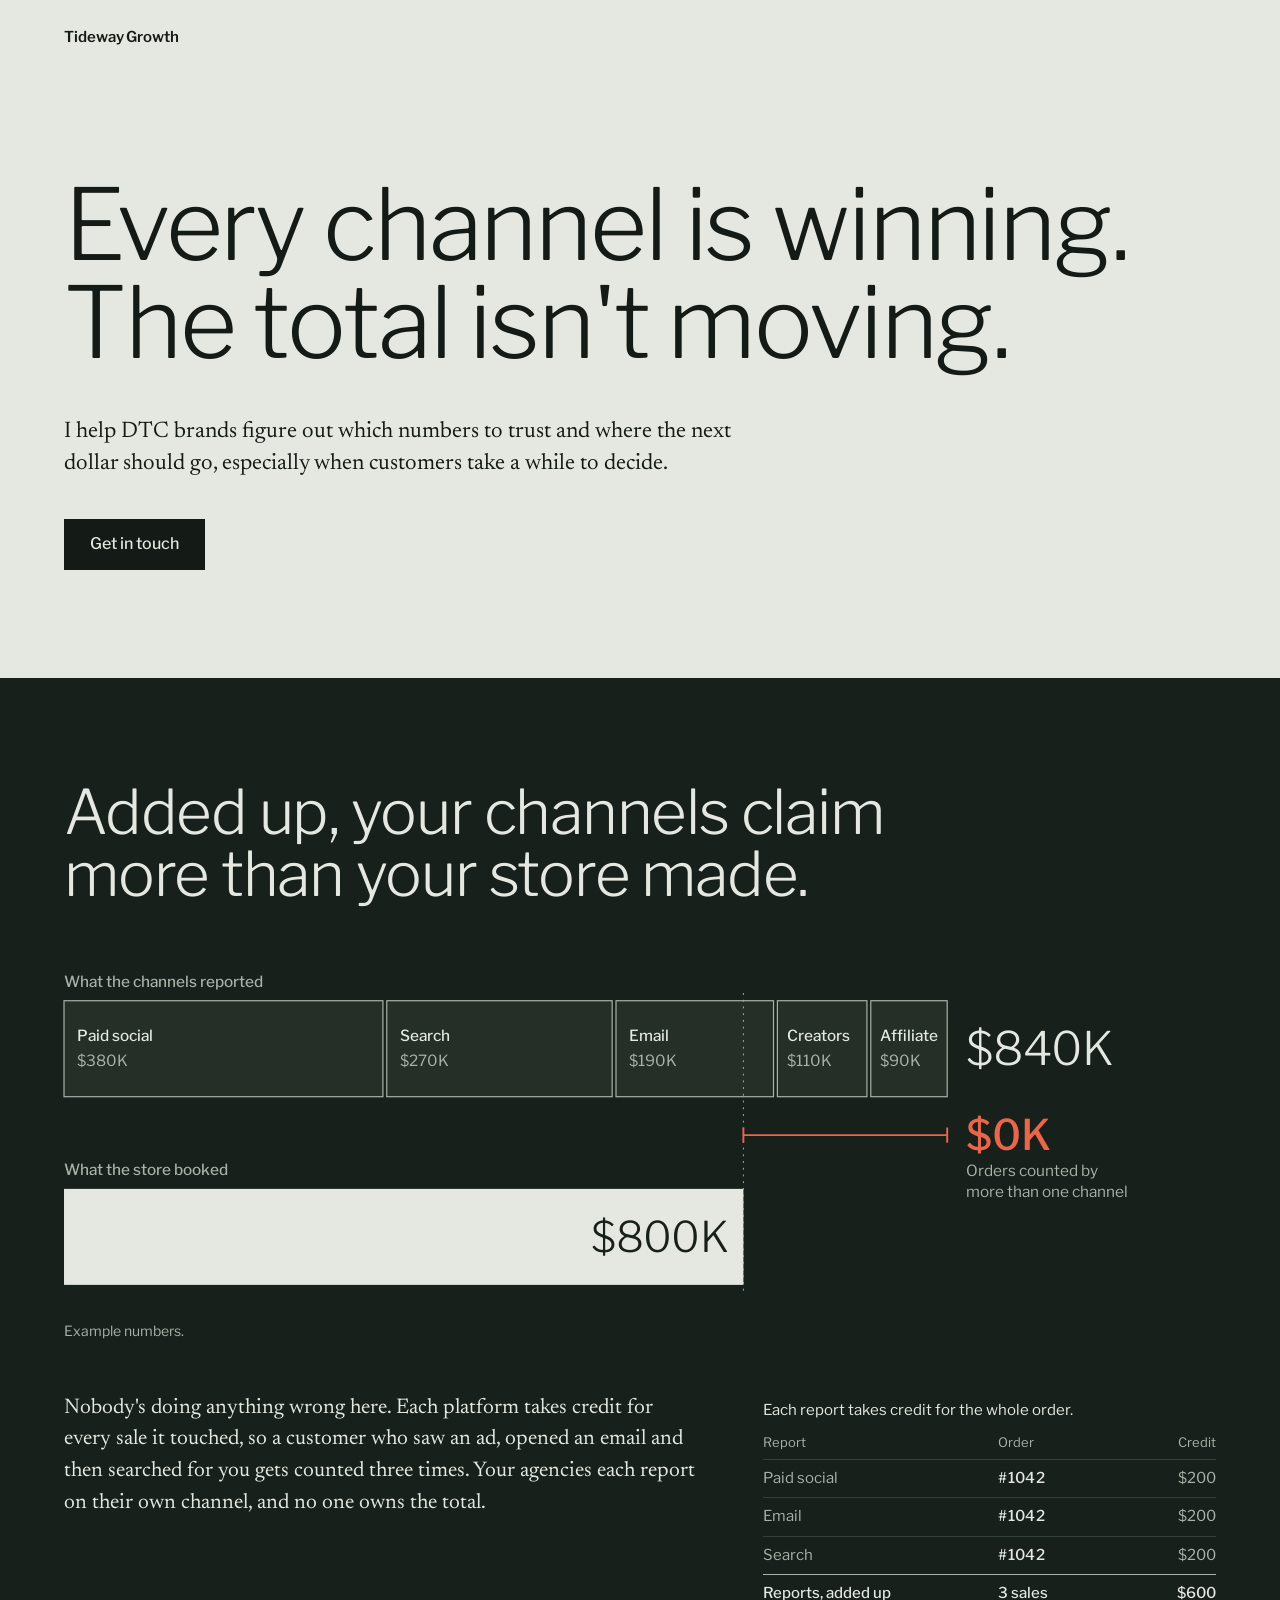
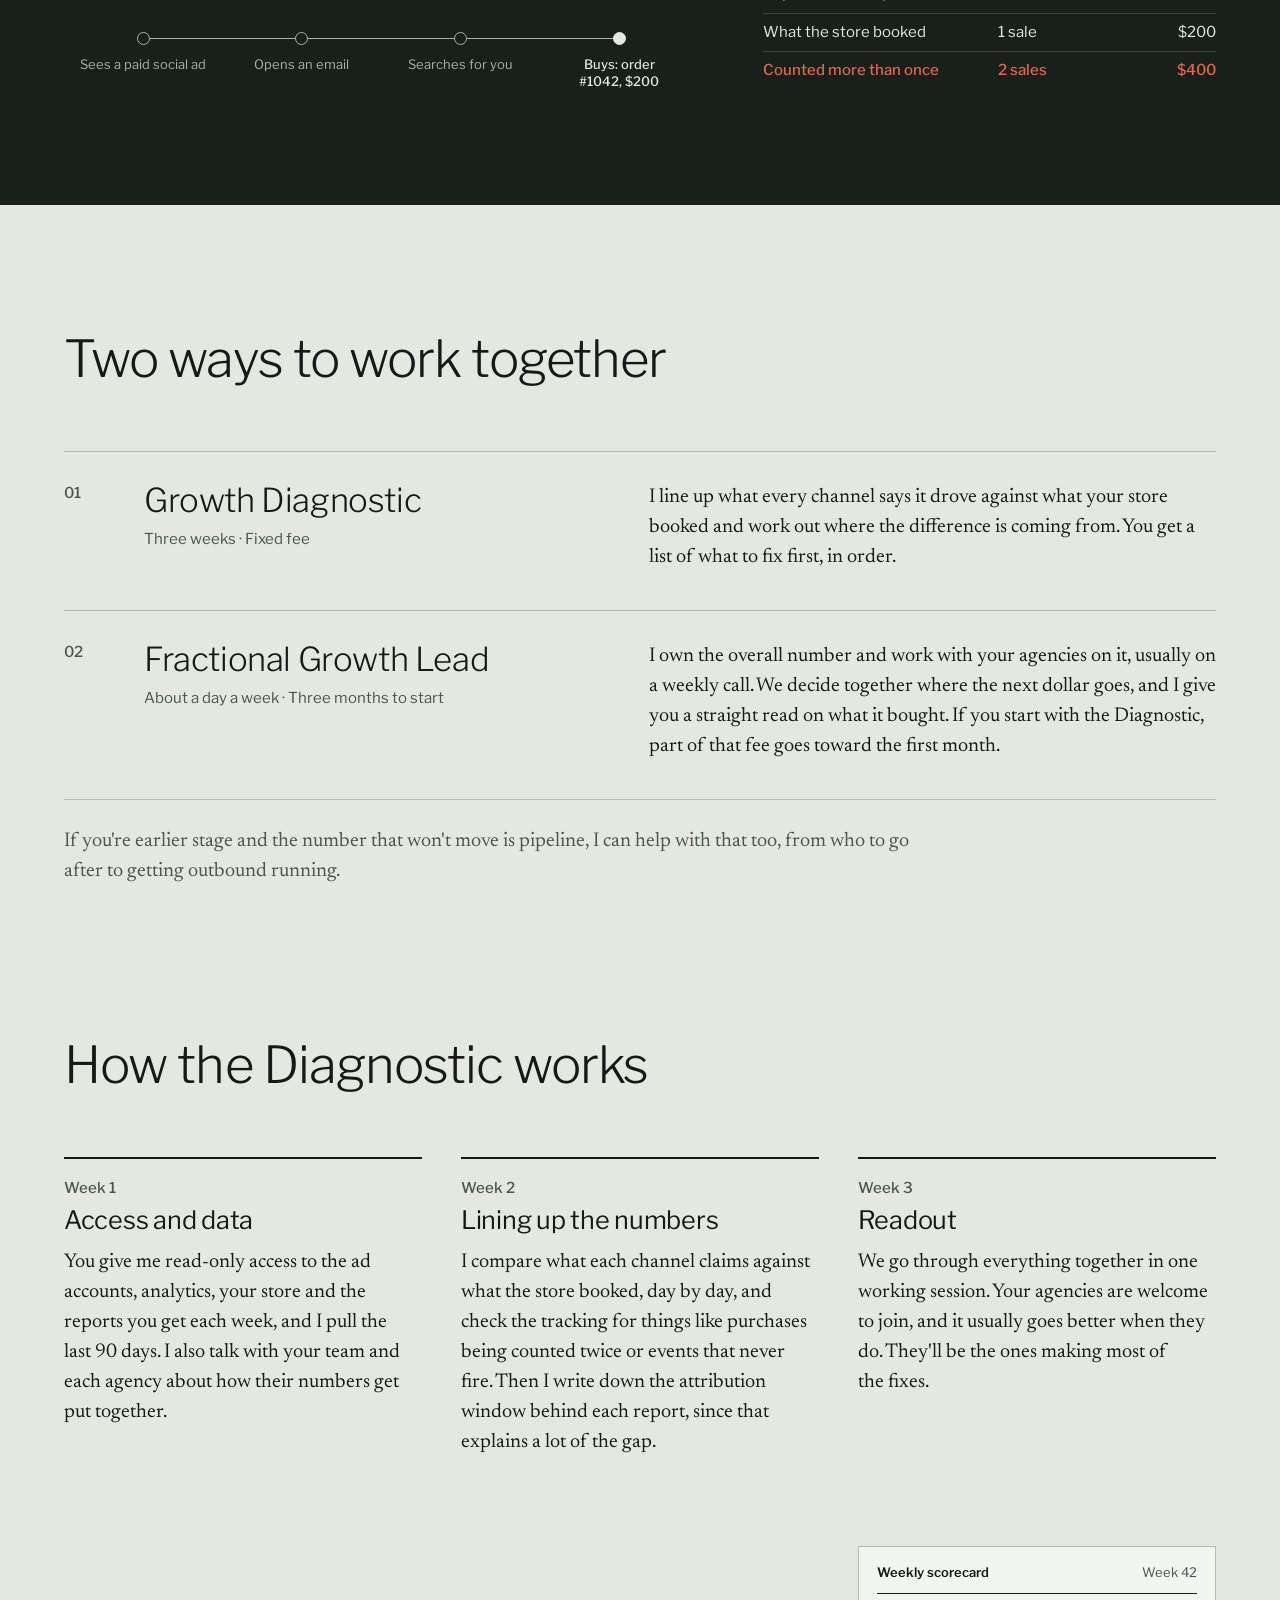
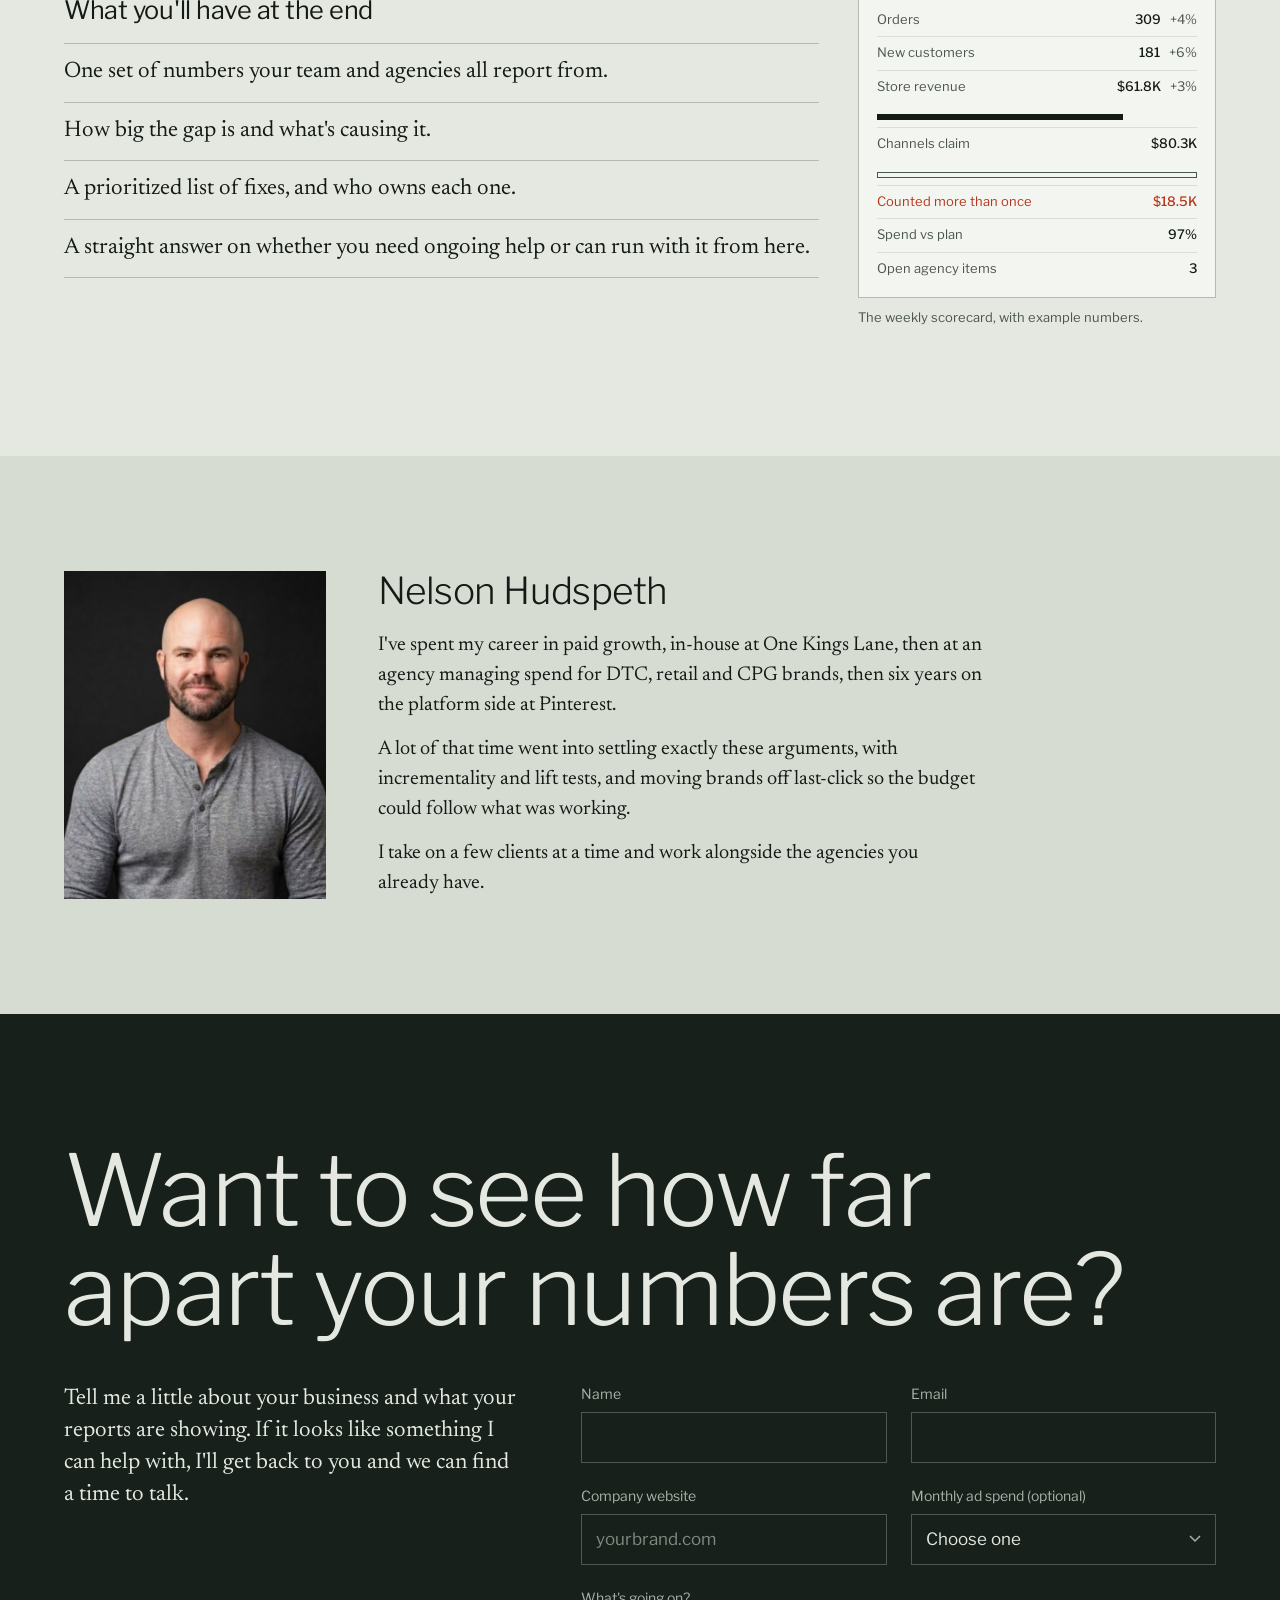
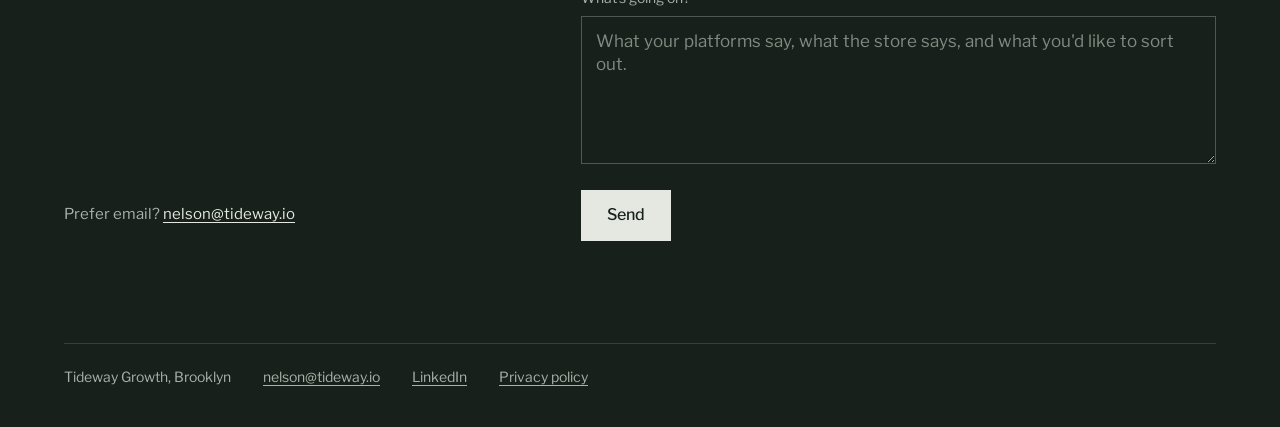
==== commit 9485b5e1: "Link preview: use the page's own description The preview text opened with the headline alone; it now" ====
--- a/index.html
+++ b/index.html
@@ -7,9 +7,15 @@
 <meta name="description" content="Fractional growth and measurement for DTC brands: which numbers to trust, and where the next dollar should go.">
 <meta name="theme-color" content="#E4E8E0">
 <meta property="og:title" content="Tideway Growth">
-<meta property="og:description" content="Every channel is winning. The total isn't moving. Fractional growth and measurement for DTC brands.">
+<meta property="og:description" content="Fractional growth and measurement for DTC brands: which numbers to trust, and where the next dollar should go.">
 <meta property="og:type" content="website">
 <meta property="og:url" content="https://tidewaygrowth.com/">
+<meta property="og:image" content="https://tidewaygrowth.com/og.png">
+<meta property="og:image:type" content="image/png">
+<meta property="og:image:width" content="1200">
+<meta property="og:image:height" content="630">
+<meta property="og:image:alt" content="Your agencies each report on their own channel, and no one owns the total. Paid social, email and search each report one sale. The store booked one.">
+<meta name="twitter:card" content="summary_large_image">
 <link rel="icon" href="data:image/svg+xml,%3Csvg xmlns='http://www.w3.org/2000/svg' viewBox='0 0 32 32'%3E%3Crect width='32' height='32' fill='%23141B16'/%3E%3Cpath d='M-6 10.5q2.75 2.6 5.5 0t5.5 0t5.5 0t5.5 0t5.5 0t5.5 0t5.5 0t5.5 0' fill='none' stroke='%23E4E8E0' stroke-width='3.2' stroke-linejoin='round'/%3E%3Crect x='14.4' y='10.5' width='3.2' height='14.5' fill='%23E4E8E0'/%3E%3C/svg%3E">
 <link rel="preconnect" href="https://fonts.googleapis.com">
 <link rel="preconnect" href="https://fonts.gstatic.com" crossorigin>
